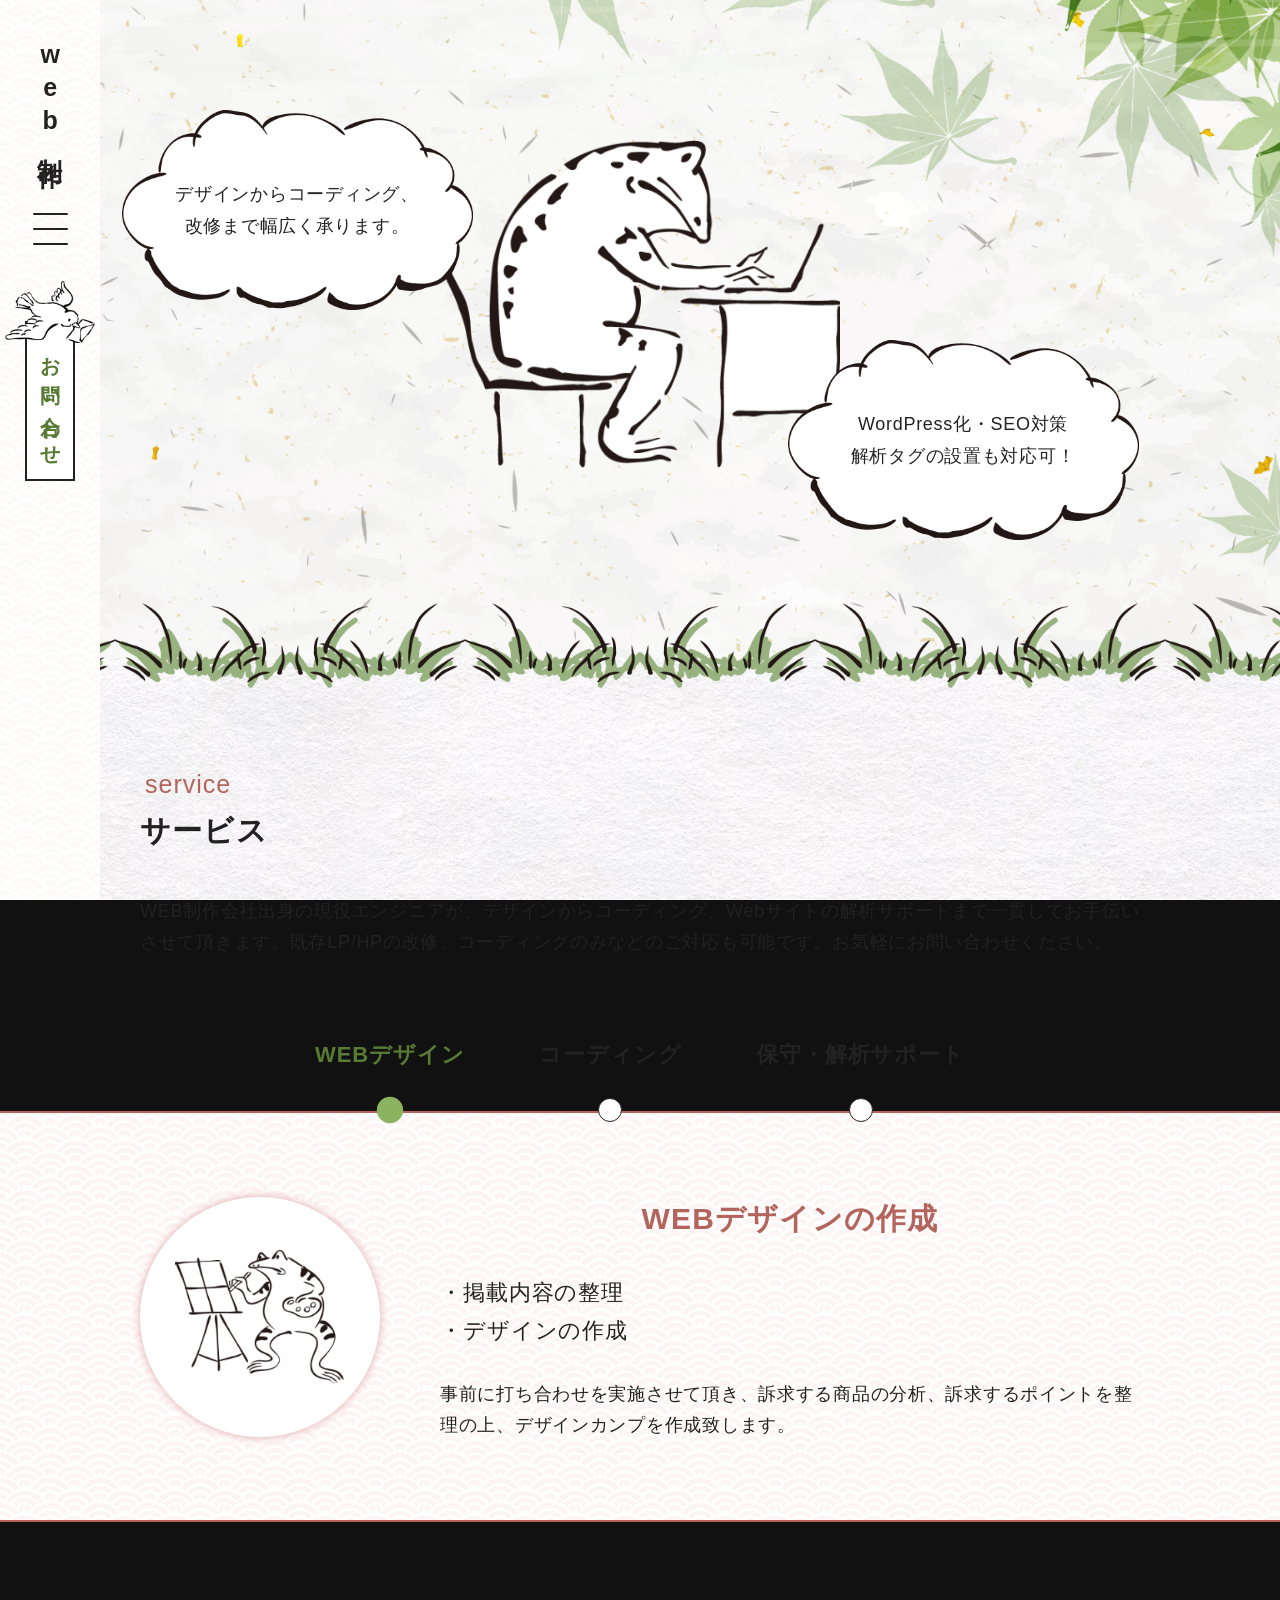
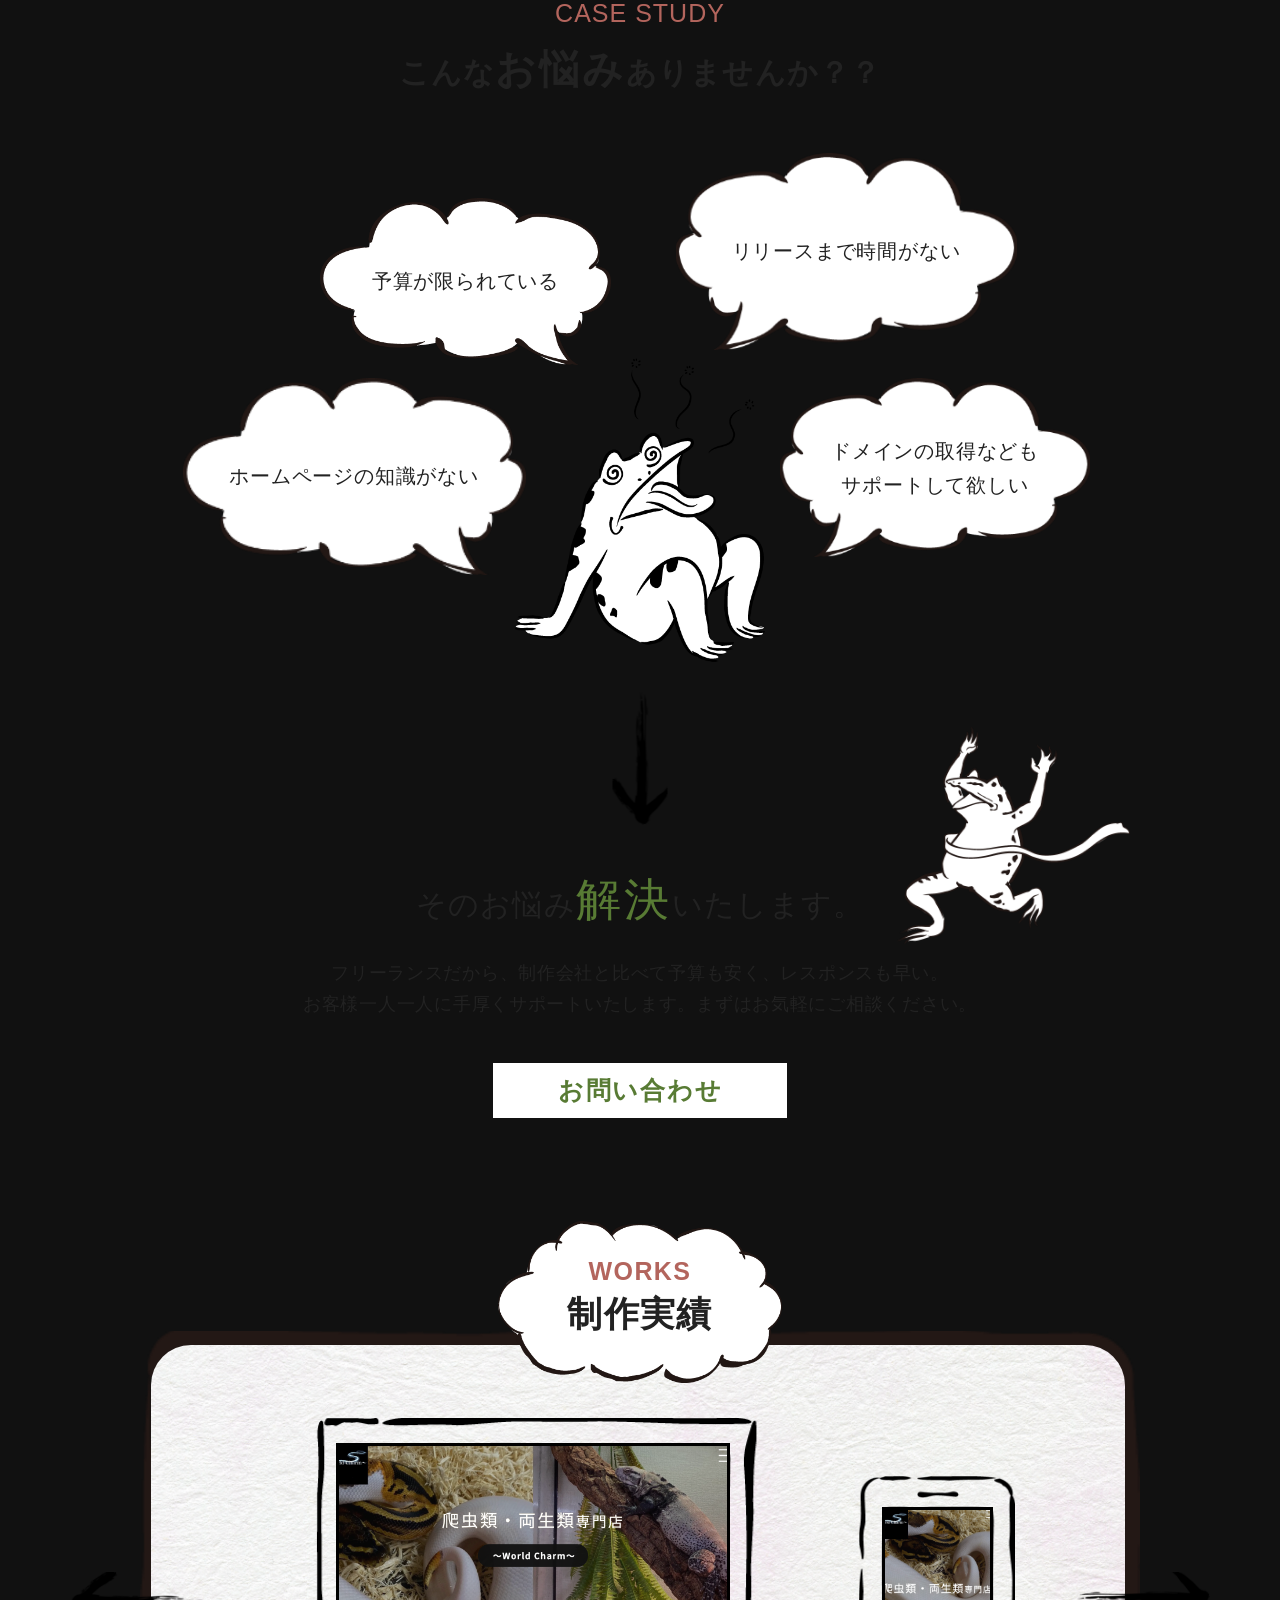
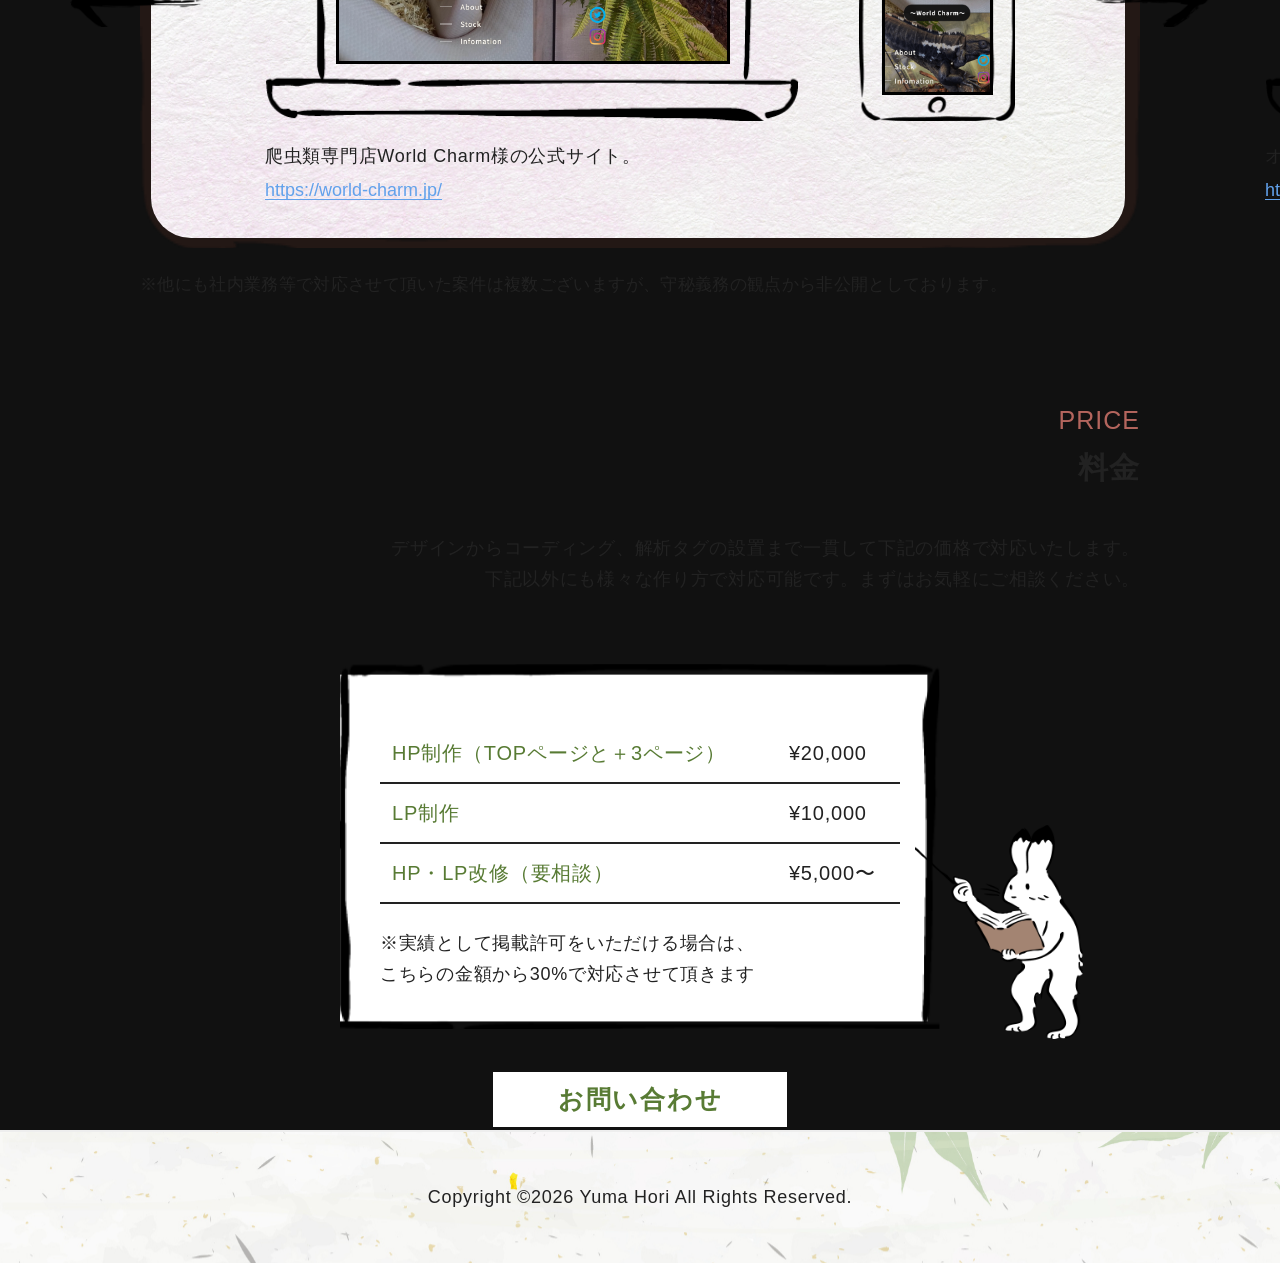
==== index.html @ e52cc08b "<update>" ====
<!DOCTYPE html>
<html lang="ja">

<head>
    <meta charset="UTF-8">
    <meta http-equiv="X-UA-Compatible" content="IE=edge">
    <meta name="viewport" content="width=device-width, initial-scale=1.0">
    <title>堀のポートフォリオ</title>
    <link rel="stylesheet" href="https://unpkg.com/swiper/swiper-bundle.min.css" />
    <link rel="stylesheet" href="css/reset.css">
    <link rel="stylesheet" href="css/style.css">
</head>

<body>
    <div id="wrapper">
        <header class="header">
            <div class="header__bg">
                <h1 class="header__logo">web制作</h1>
                <div class="header__menu" id="js-header-menu"><span></span><span></span><span></span></div>
                <div class="header__btn"><a href="#">お問い合わせ</a></div>
            </div>
            <nav class="g-nav" id="js-menu">
                <ul class="g-nav__list">
                    <li class="g-nav__item"><a href="#service">サービス</a></li>
                    <li class="g-nav__item"><a href="#works">制作実績</a></li>
                    <li class="g-nav__item"><a href="#price">料金</a></li>
                    <li class="g-nav__item"><a href="#">お問い合わせ</a></li>
                </ul>
            </nav>
        </header>
        <section class="fv">
            <div class="fv__bg">
                <div class="inner">
                    <div class="fv__pic"><img src="img/fvのカエル@2x.png"></div>
                    <ul class="fv__list">
                        <li class="fv__item">WordPress化・SEO対策<br>解析タグの設置も対応可！</li>
                        <li class="fv__item">デザインからコーディング、<br>改修まで幅広く承ります。</li>
                    </ul>
                </div>
            </div>
        </section>
        <section class="service" id="service">
            <div class="service__bg">
                <div class="inner">
                    <p class="service__lead">service</p>
                    <h2 class="service__ttl">サービス</h2>
                    <p class="service__txt01">WEB制作会社出身の現役エンジニアが、デザインからコーディング、Webサイトの解析サポートまで一貫してお手伝いさせて頂きます。既存LP/HPの改修、コーディングのみなどのご対応も可能です。お気軽にお問い合わせください。</p>
                </div>
                <ul class="service__tab-list">
                    <li class="service__tab-item active" data-num="1">
                        <p class="service__tab-txt">WEBデザイン</p>
                    </li>
                    <li class="service__tab-item" data-num="2">
                        <p class="service__tab-txt">コーディング</p>
                    </li>
                    <li class="service__tab-item" data-num="3">
                        <p class="service__tab-txt">保守・解析サポート</p>
                    </li>
                </ul>
                <ul class="service__list">
                    <li class="service__item active">
                        <div class="service__item-inner">
                            <div class="service__block01">
                                <div class="service__pic"><img src="img/service_img01.png" alt=""></div>
                            </div>
                            <div class="service__block02">
                                <h3 class="service__define">WEBデザインの作成</h3>
                                <ul class="service__list02">
                                    <li class="service__item02">・掲載内容の整理</li>
                                    <li class="service__item02">・デザインの作成</li>
                                </ul>
                                <p class="service__txt02">事前に打ち合わせを実施させて頂き、訴求する商品の分析、訴求するポイントを整理の上、デザインカンプを作成致します。</p>
                            </div>
                        </div>
                    </li>
                    <li class="service__item">
                        <div class="service__item-inner">
                            <div class="service__block01">
                                <div class="service__pic"><img src="img/service_img02.png" alt=""></div>
                            </div>
                            <div class="service__block02">
                                <h3 class="service__define">コーディング</h3>
                                <ul class="service__list02">
                                    <li class="service__item02">・SEOを考慮したコーディング</li>
                                    <li class="service__item02">・完全なレスポンシブ対応</li>
                                    <li class="service__item02">・既存サイトの改修対応</li>
                                </ul>
                                <p class="service__txt02">SEOを考慮した、PC/SP/タブレットそれぞれにレスポンシブ対応したコーディングをさせて頂きます。WordPress化についても対応可能です。PCやSPのみでの制作、納期についてもお気軽にご相談ください。</p>
                            </div>
                        </div>
                    </li>
                    <li class="service__item">
                        <div class="service__item-inner">
                            <div class="service__block01">
                                <div class="service__pic"><img src="img/service_img03.png" alt=""></div>
                            </div>
                            <div class="service__block02">
                                <h3 class="service__define">保守・解析サポート</h3>
                                <ul class="service__list02">
                                    <li class="service__item02">・解析タグの設置</li>
                                    <li class="service__item02">・解析開始までをサポート</li>
                                    <li class="service__item02">・保守対応（別途費用）</li>
                                </ul>
                                <p class="service__txt02"> Googleアナリティクスやgoogleタグマネジャーなどの運用開始までのサポートを致します。また各種設定についてもサポートさせて頂きます。 また作成したサイトの保守、改修対応についても対応させて頂きます。<br>※改修・保守については別途見積もりとなります。</p>
                            </div>
                        </div>
                    </li>
                </ul>
            </div>
        </section>
        <section class="case">
            <div class="case__bg">
                <div class="inner">
                    <p class="case__lead">CASE STUDY</p>
                    <h2 class="case__ttl">こんな<span class="large">お悩み</span>ありませんか？？</h2>
                    <div class="case__block">
                        <div class="case__pic"><img src="img/case_img01.png" alt=""></div>
                        <ul class="case__list">
                            <li class="case__item">
                                <p class="case__txt">予算が限られている</p>
                            </li>
                            <li class="case__item">
                                <p class="case__txt">リリースまで時間がない</p>
                            </li>
                            <li class="case__item">
                                <p class="case__txt">ホームページの知識がない</p>
                            </li>
                            <li class="case__item">
                                <p class="case__txt">ドメインの取得なども<br>サポートして欲しい</p>
                            </li>
                        </ul>
                    </div>
                </div>
            </div>
        </section>
        <section class="solution">
            <div class="solution__bg">
                <div class="inner">
                    <h2 class="solution__ttl">そのお悩み<span class="deco">解決</span>いたします。</h2>
                    <p class="solution__txt">フリーランスだから、制作会社と比べて予算も安く、レスポンスも早い。<br>お客様一人一人に手厚くサポートいたします。まずはお気軽にご相談ください。</p>
                    <div class="solution__btn"><a href="#">お問い合わせ</a></div>
                </div>
            </div>
        </section>
        <section class="works" id="works">
            <div class="works__bg">
                <div class="inner">
                    <h2 class="works__ttl"><span class="deco">WORKS</span>制作実績</h2>
                    <div class="swiper-container works__block">
                        <div class="swiper-wrapper">
                            <div class="swiper-slide works__slide">
                                <ul class="works__list">
                                    <li class="works__item">
                                        <div class="works__pic01"><img src="img/works_img01.png" alt=""></div>
                                    </li>
                                    <li class="works__item">
                                        <div class="works__pic02"><img src="img/works_img02.png" alt=""></div>
                                    </li>
                                </ul>
                                <p class="works__txt01">爬虫類専門店World Charm様の公式サイト。</p><a class="works__link" href="https://world-charm.jp/" target="_blank">https://world-charm.jp/</a>
                            </div>
                            <div class="swiper-slide works__slide">
                                <ul class="works__list">
                                    <li class="works__item">
                                        <div class="works__pic01"><img src="img/works_img03.png" alt=""></div>
                                    </li>
                                    <li class="works__item">
                                        <div class="works__pic02"><img src="img/works_img04.png" alt=""></div>
                                    </li>
                                </ul>
                                <p class="works__txt01">オリジナル成果物（wordpress化対応）</p><a class="works__link" href="https://code-yuma.com/portfolio/" target="_blank">https://code-yuma.com/portfolio/</a>
                            </div>
                        </div>
                    </div>
                    <div class="swiper-button-prev works__btn01"></div>
                    <div class="swiper-button-next works__btn02"></div>
                    <p class="works__note">※他にも社内業務等で対応させて頂いた案件は複数ございますが、守秘義務の観点から非公開としております。</p>
                </div>
            </div>
        </section>
        <section class="price" id="price">
            <div class="price__bg">
                <div class="inner">
                    <p class="price__lead">PRICE</p>
                    <h2 class="price__ttl">料金</h2>
                    <p class="price__txt01">デザインからコーディング、解析タグの設置まで一貫して下記の価格で対応いたします。<br>下記以外にも様々な作り方で対応可能です。まずはお気軽にご相談ください。</p>
                    <div class="price__wrap">
                        <dl class="price__define">
                            <div class="price__block">
                                <dt class="price__term">HP制作（TOPページと＋3ページ）</dt>
                                <dd class="price__desc">¥20,000</dd>
                            </div>
                            <div class="price__block">
                                <dt class="price__term">LP制作</dt>
                                <dd class="price__desc">¥10,000</dd>
                            </div>
                            <div class="price__block">
                                <dt class="price__term">HP・LP改修（要相談）</dt>
                                <dd class="price__desc">¥5,000〜</dd>
                            </div>
                            <div class="price__block"></div>
                        </dl>
                        <p class="price__txt02">※実績として掲載許可をいただける場合は、<br>こちらの金額から30%で対応させて頂きます</p>
                    </div>
                    <div class="solution__btn"><a href="#">お問い合わせ</a></div>
                </div>
            </div>
        </section>
        <footer>
            <div class="footer__bg">
                <div class="inner">
                    <p class="footer__copy">Copyright &copy;<script>
                            document.write(new Date().getFullYear())
                        </script> Yuma Hori All Rights Reserved.</p>
                </div>
            </div>
        </footer>
        <div class="mask" id="js-mask"></div>
    </div>
</body>
<script src="https://ajax.googleapis.com/ajax/libs/jquery/3.6.0/jquery.min.js"></script>
<script src="https://unpkg.com/swiper/swiper-bundle.min.js"></script>
<script src="js/function.js"></script>

</html>
---- css/style.css ----
@charset "UTF-8";
/*========= ローディング画面のためのCSS ===============*/
#splash { position: fixed; width: 100%; height: 100%; background: #111; z-index: 9999999; text-align: center; color: #fff; }

#splash-logo { position: absolute; top: 50%; left: 50%; transform: translate(-50%, -50%); }

/*========= 画面遷移のためのCSS ===============*/
body { background: #111; }

body.appear { background: transparent; /*画面を開いた後の背景色を指定*/ }

/*画面遷移アニメーション*/
.splashbg1, .splashbg2 { display: none; width: 100vw; height: 100vh; background: url(../img/loading001.png) no-repeat 0% 90%; background-size: cover; }

/*bodyにappearクラスがついたら出現*/
body.appear .splashbg1, body.appear .splashbg2 { display: block; }

/*右に消えるエリア*/
body.appear .splashbg1 { -webkit-animation-name: PageAnime; animation-name: PageAnime; -webkit-animation-duration: 1.2s; animation-duration: 1.2s; -webkit-animation-timing-function: ease-in-out; animation-timing-function: ease-in-out; -webkit-animation-fill-mode: forwards; animation-fill-mode: forwards; content: ""; position: fixed; z-index: 999; width: 100%; height: 100vh; top: 0; left: 50%; transform: scaleX(1); }

@-webkit-keyframes PageAnime { 0% { transform-origin: left;
    transform: scaleX(1); }
  50% { transform-origin: right; }
  100% { transform-origin: right;
    transform: scaleX(0); } }

@keyframes PageAnime { 0% { transform-origin: left;
    transform: scaleX(1); }
  50% { transform-origin: right; }
  100% { transform-origin: right;
    transform: scaleX(0); } }

/*左に消えるエリア*/
body.appear .splashbg2 { -webkit-animation-name: PageAnime2; animation-name: PageAnime2; -webkit-animation-duration: 1.2s; animation-duration: 1.2s; -webkit-animation-timing-function: ease-in-out; animation-timing-function: ease-in-out; -webkit-animation-fill-mode: forwards; animation-fill-mode: forwards; content: ""; position: fixed; z-index: 999; width: 100%; height: 100vh; top: 0; right: 50%; transform: scaleX(1); }

@-webkit-keyframes PageAnime2 { 0% { transform-origin: right;
    transform: scaleX(1); }
  50% { transform-origin: left; }
  100% { transform-origin: left;
    transform: scaleX(0); } }

@keyframes PageAnime2 { 0% { transform-origin: right;
    transform: scaleX(1); }
  50% { transform-origin: left; }
  100% { transform-origin: left;
    transform: scaleX(0); } }

/*画面遷移の後現れるコンテンツ設定*/
/*bodyにappearクラスがついたら出現*/
body.appear #wrapper { -webkit-animation-name: PageAnimeAppear; animation-name: PageAnimeAppear; -webkit-animation-duration: 1s; animation-duration: 1s; -webkit-animation-delay: 0.2s; animation-delay: 0.2s; -webkit-animation-fill-mode: forwards; animation-fill-mode: forwards; opacity: 0; }

@-webkit-keyframes PageAnimeAppear { 0% { opacity: 0; }
  100% { opacity: 1; } }

@keyframes PageAnimeAppear { 0% { opacity: 0; }
  100% { opacity: 1; } }

@media screen and (min-width: 769px) { .header { position: fixed; top: 0; left: 0; height: 100%; width: 100px; z-index: 200; }
  .header__bg { height: 100%; padding: 40px 10px; background-color: snow; background-image: radial-gradient(circle at 100% 150%, snow 24%, #fff 24%, #fff 28%, snow 28%, snow 36%, #fff 36%, #fff 40%, transparent 40%, transparent), radial-gradient(circle at 0 150%, snow 24%, #fff 24%, #fff 28%, snow 28%, snow 36%, #fff 36%, #fff 40%, transparent 40%, transparent), radial-gradient(circle at 50% 100%, #fff 10%, snow 10%, snow 23%, #fff 23%, #fff 30%, snow 30%, snow 43%, #fff 43%, #fff 50%, snow 50%, snow 63%, #fff 63%, #fff 71%, transparent 71%, transparent), radial-gradient(circle at 100% 50%, #fff 5%, snow 5%, snow 15%, #fff 15%, #fff 20%, snow 20%, snow 29%, #fff 29%, #fff 34%, snow 34%, snow 44%, #fff 44%, #fff 49%, transparent 49%, transparent), radial-gradient(circle at 0 50%, #fff 5%, snow 5%, snow 15%, #fff 15%, #fff 20%, snow 20%, snow 29%, #fff 29%, #fff 34%, snow 34%, snow 44%, #fff 44%, #fff 49%, transparent 49%, transparent); background-size: 50px 25px; }
  .header__logo { display: flex; align-items: center; width: 50px; margin: 0 auto; -ms-writing-mode: tb-rl; writing-mode: vertical-rl; -webkit-text-orientation: upright; text-orientation: upright; font-size: 25px; font-weight: 600; letter-spacing: .2em; }
  .header__menu { position: relative; margin: 80px auto 0; width: 35px; height: 32px; transition: all .3s; transform: translateY(-50%); z-index: 100; cursor: pointer; }
  .header__menu span { position: absolute; display: inline-block; transition: all .3s; left: 0; width: 100%; height: 2px; border-radius: 2px; background: #222; }
  .header__menu span:nth-of-type(1) { top: 0; }
  .header__menu span:nth-of-type(2) { top: 15px; }
  .header__menu span:nth-of-type(3) { bottom: 0; }
  .header__menu.active span:nth-of-type(1) { transform: translateY(15px) rotate(-315deg); background: #333; }
  .header__menu.active span:nth-of-type(2) { opacity: 0; }
  .header__menu.active span:nth-of-type(3) { transform: translateY(-15px) rotate(315deg); background: #333; }
  .header__btn { position: relative; -ms-writing-mode: tb-rl; writing-mode: vertical-rl; width: 50px; margin: 60px auto 0; font-size: 20px; letter-spacing: .2em; background: #fff; }
  .header__btn::before { position: absolute; top: 30px; left: 50%; width: 90px; height: 70px; background: url(../img/header_icon.png) no-repeat 50% 0; background-size: contain; transform: translate(-50%, -100%); z-index: 300; content: ""; }
  .header__btn a { position: relative; display: flex; justify-content: center; align-items: center; width: 100%; padding: 20px 0; border: 2px solid #222; font-weight: 600; text-align: center; color: #587B34; overflow: hidden; z-index: 1; }
  .header__btn a:before { position: absolute; top: 0; left: 0; width: 100%; height: 100%; background: #587B34; transform: translateY(-100%); content: ""; transition: 0.3s ease-in-out; z-index: -1; }
  .header__btn a:hover { border: 2px solid #587B34; color: #fff; }
  .header__btn a:hover::before { transform: translateY(0%); }
  .mask { display: none; position: fixed; top: 0; left: 0; width: 100%; height: 100%; background: rgba(0, 0, 0, 0.8); z-index: 100; } }

@media screen and (min-width: 769px) { #wrapper { background: url(../img/main_bg03.jpg) no-repeat center/cover; background-attachment: fixed; }
  .fv__bg { position: relative; padding: 140px 0 190px; background: url(../img/fv_bg001@2x.png) no-repeat 50% 0/cover; }
  .fv__bg:before { position: absolute; bottom: -30px; left: 0; width: 100vw; height: 85px; background: url(../img/fv_icon01@2x.png) repeat-x center; content: ""; }
  .fv__pic { width: 400px; margin: 0 auto; }
  .fv__item { font-size: 18px; font-weight: 500; line-height: 1.8; text-align: center; letter-spacing: .04em; }
  .fv__item:nth-of-type(1) { position: absolute; top: 200px; right: 0; display: flex; justify-content: center; align-items: center; width: 354px; height: 200px; background: url(../img/fv_bg01.png) no-repeat center/contain; }
  .fv__item:nth-of-type(2) { position: absolute; top: -30px; left: -20px; display: flex; justify-content: center; align-items: center; width: 354px; height: 200px; background: url(../img/fv_bg01.png) no-repeat center/contain; }
  .fv__item02:nth-of-type(1) { position: absolute; top: -50px; right: -150px; display: flex; justify-content: center; align-items: center; width: 400px; height: 140px; }
  .fv__item02:nth-of-type(2) { position: absolute; top: 30px; left: -80px; display: flex; justify-content: center; align-items: center; width: 310px; height: 130px; } }

@media screen and (min-width: 769px) { .service__bg { margin: 35px 0 0; padding: 70px 0; }
  .service__lead { color: #B3655D; font-size: 25px; font-weight: 500; letter-spacing: .04em; text-indent: .2em; }
  .service__ttl { font-size: 30px; font-weight: 600; letter-spacing: .04em; }
  .service__txt01 { margin: 40px 0 0; }
  .service__tab-list { display: flex; justify-content: space-between; align-items: center; width: 650px; margin: 80px auto 0; }
  .service__tab-item { position: relative; padding: 0 0 50px; cursor: pointer; }
  .service__tab-item::before { position: absolute; bottom: 0; left: 50%; width: 22px; height: 22px; border: 1px solid #222; background: #fff; transform: translate(-50%, 0); border-radius: 50%; content: ""; }
  .service__tab-item.active::before { position: absolute; border: 1px solid #8AB45F; background: #8AB45F; transform: translate(-50%, 0) scale(1.1); }
  .service__tab-item.active .service__tab-txt { transition: .3s; color: #587B34; }
  .service__tab-txt { color: #222; font-size: 22px; font-weight: 600; line-height: 1.6; text-align: center; letter-spacing: .04em; }
  .service__list { margin: -11px 0 0; border-top: 2px solid #B3655D; border-bottom: 2px solid #B3655D; background-color: #FDF5F5; background-image: radial-gradient(circle at 100% 150%, #FDF5F5 24%, #fff 24%, #fff 28%, #FDF5F5 28%, #FDF5F5 36%, #fff 36%, #fff 40%, transparent 40%, transparent), radial-gradient(circle at 0 150%, #FDF5F5 24%, #fff 24%, #fff 28%, #FDF5F5 28%, #FDF5F5 36%, #fff 36%, #fff 40%, transparent 40%, transparent), radial-gradient(circle at 50% 100%, #fff 10%, #FDF5F5 10%, #FDF5F5 23%, #fff 23%, #fff 30%, #FDF5F5 30%, #FDF5F5 43%, #fff 43%, #fff 50%, #FDF5F5 50%, #FDF5F5 63%, #fff 63%, #fff 71%, transparent 71%, transparent), radial-gradient(circle at 100% 50%, #fff 5%, #FDF5F5 5%, #FDF5F5 15%, #fff 15%, #fff 20%, #FDF5F5 20%, #FDF5F5 29%, #fff 29%, #fff 34%, #FDF5F5 34%, #FDF5F5 44%, #fff 44%, #fff 49%, transparent 49%, transparent), radial-gradient(circle at 0 50%, #fff 5%, #FDF5F5 5%, #FDF5F5 15%, #fff 15%, #fff 20%, #FDF5F5 20%, #FDF5F5 29%, #fff 29%, #fff 34%, #FDF5F5 34%, #FDF5F5 44%, #fff 44%, #fff 49%, transparent 49%, transparent); background-size: 50px 25px; }
  .service__item { display: none; padding: 80px 0; }
  .service__item:nth-of-type(2) .service__item-inner { flex-direction: row-reverse; }
  .service__item.active { display: block; }
  .service__item-inner { display: flex; justify-content: space-between; align-items: center; width: 1000px; margin: 0 auto; }
  .service__block01 { display: flex; justify-content: center; align-items: center; width: 240px; height: 240px; box-shadow: #E0A7A7 0 0 10px; background-color: #fff; border-radius: 50%; }
  .service__pic { width: 170px; }
  .service__block02 { width: 700px; }
  .service__define { text-shadow: #fff 0 0 5px; color: #B3655D; font-size: 30px; font-weight: 600; text-align: center; }
  .service__list02 { margin: 30px 0 0; }
  .service__item02 { font-size: 22px; }
  .service__txt02 { margin: 30px 0 0; } }

@media screen and (min-width: 769px) { .case__bg { padding: 0 0 100px; }
  .case__lead { color: #B3655D; font-size: 25px; font-weight: 500; text-align: center; }
  .case__ttl { font-size: 30px; font-weight: 600; text-align: center; }
  .case__ttl .large { font-size: 40px; letter-spacing: .07em; }
  .case__block { position: relative; margin: 255px auto 0; }
  .case__pic { position: relative; width: 250px; margin: 0 auto; }
  .case__pic::before { position: absolute; bottom: -30px; left: 50%; transform: translate(-50%, 100%); width: 55px; height: 133px; background: url(../img/case_icon01.png) no-repeat 50% 0; background-size: contain; content: ""; }
  .case__item { position: absolute; }
  .case__item:nth-of-type(1) { top: -160px; left: 180px; background: url(../img/case_bg01.png) no-repeat center/contain; width: 291px; height: 167px; }
  .case__item:nth-of-type(3) { top: 20px; left: 40px; background: url(../img/case_bg01.png) no-repeat center/contain; width: 348px; height: 197px; }
  .case__item:nth-of-type(2) { top: -205px; right: 120px; background: url(../img/case_bg02.png) no-repeat center/contain; width: 348px; height: 197px; }
  .case__item:nth-of-type(4) { top: 20px; right: 50px; background: url(../img/case_bg02.png) no-repeat center/contain; width: 310px; height: 180px; }
  .case__txt { position: absolute; top: 50%; left: 50%; transform: translate(-50%, -50%); width: 100%; font-size: 20px; font-weight: 500; text-align: center; } }

@media screen and (min-width: 769px) { .solution__bg { padding: 100px 0 0; }
  .solution__ttl { position: relative; font-size: 30px; font-weight: 500; text-align: center; }
  .solution__ttl .deco { color: #587B34; font-size: 45px; letter-spacing: .07em; }
  .solution__ttl::before { position: absolute; top: -135px; right: 10px; width: 233px; height: 217px; background: url(../img/solution_img01.png) no-repeat 50% 0; background-size: cover; content: ""; }
  .solution__txt { margin: 20px 0 0; text-align: center; }
  .solution__btn { width: 300px; margin: 40px auto 0; }
  .solution__btn a { position: relative; padding: 15px 0; border: 3px solid #111; color: #587B34; display: block; font-size: 25px; font-weight: 600; text-align: center; overflow: hidden; z-index: 1; letter-spacing: .07em; background-color: #fff; }
  .solution__btn a::before { position: absolute; top: 0; left: 0; width: 100%; height: 100%; background: #587B34; transform: translateY(-100%); content: ""; transition: 0.3s ease-in-out; z-index: -1; }
  .solution__btn a:hover { color: #fff; border: 3px solid #587B34; }
  .solution__btn a:hover::before { transform: translateX(0%); } }

@media screen and (min-width: 769px) { .works__bg { padding: 100px 0 0; }
  .works__ttl { position: relative; display: flex; justify-content: center; align-items: center; flex-direction: column; width: 290px; height: 162px; margin: 0 auto; font-size: 35px; font-weight: 600; background: url(../img/fv_bg01.png) no-repeat center/contain; z-index: 100; }
  .works__ttl .deco { color: #B3655D; font-size: 25px; line-height: 1; }
  .works__block { margin: -85px 0 0; background: url(../img/works_bg01.png) no-repeat center/contain; }
  .works__slide { padding: 120px 0 80px; }
  .works__list { display: flex; justify-content: space-between; align-items: flex-end; width: 750px; margin: 0 auto; }
  .works__txt01 { margin: 20px auto 0 125px; }
  .works__link { color: #61A1EB; font-size: 18px; border-bottom: 1px solid; display: inline-block; margin: 10px auto 0 125px; }
  .works__btn01 { top: 55%; left: -70px; width: 133px; height: 55px; background: url(../img/works_icon01.png) no-repeat center/contain; }
  .works__btn01:hover { transition: .3s; transform: scale(1.2); }
  .works__btn02 { top: 55%; right: -70px; width: 133px; height: 55px; background: url(../img/works_icon01.png) no-repeat center/contain; transform: rotate(180deg); }
  .works__btn02:hover { transition: .3s; transform: rotate(180deg) scale(1.2); }
  .works .swiper-button-prev:after, .works .swiper-button-next:after { content: none; }
  .works__note { margin: -10px 0 0; font-size: 17px; letter-spacing: .02em; } }

@media screen and (min-width: 769px) { .price__bg { padding: 100px 0 0; }
  .price__lead { color: #B3655D; font-size: 25px; font-weight: 500; letter-spacing: .04em; text-align: right; }
  .price__ttl { font-size: 30px; font-weight: 600; letter-spacing: .04em; text-align: right; }
  .price__txt01 { margin: 40px 0 0; text-align: right; }
  .price__wrap { position: relative; width: 600px; height: 365px; margin: 70px auto 0; padding: 60px 0; background: url(../img/price_bg01.png) no-repeat center/cover; }
  .price__wrap::before { position: absolute; bottom: -10px; right: 25px; width: 168px; height: 214px; background: url(../img/price_img01.png) no-repeat 50% 0; background-size: contain; transform: translate(100%, 0); content: ""; }
  .price__block { width: 520px; margin: 0 auto; display: flex; justify-content: center; align-items: center; padding: 12px; }
  .price__block + .price__block { border-top: 2px solid #222; }
  .price__term { width: 350px; color: #587B34; font-size: 20px; margin: 0 50px 0 0; }
  .price__desc { font-size: 20px; width: 100px; }
  .price__txt02 { width: 520px; margin: 0 0 0 40px; font-size: 18px; } }

.footer__bg { padding: 50px 0; border-top: 2px solid #eee; background: url(../img/fv_bg001@2x.png); }

.footer__copy { text-align: center; }

.g-nav { display: none; position: absolute; top: 0; left: 100px; z-index: 200; width: 350px; height: 100%; padding: 100px 40px; background-color: snow; background-image: radial-gradient(circle at 100% 150%, snow 24%, #fff 24%, #fff 28%, snow 28%, snow 36%, #fff 36%, #fff 40%, transparent 40%, transparent), radial-gradient(circle at 0 150%, snow 24%, #fff 24%, #fff 28%, snow 28%, snow 36%, #fff 36%, #fff 40%, transparent 40%, transparent), radial-gradient(circle at 50% 100%, #fff 10%, snow 10%, snow 23%, #fff 23%, #fff 30%, snow 30%, snow 43%, #fff 43%, #fff 50%, snow 50%, snow 63%, #fff 63%, #fff 71%, transparent 71%, transparent), radial-gradient(circle at 100% 50%, #fff 5%, snow 5%, snow 15%, #fff 15%, #fff 20%, snow 20%, snow 29%, #fff 29%, #fff 34%, snow 34%, snow 44%, #fff 44%, #fff 49%, transparent 49%, transparent), radial-gradient(circle at 0 50%, #fff 5%, snow 5%, snow 15%, #fff 15%, #fff 20%, snow 20%, snow 29%, #fff 29%, #fff 34%, snow 34%, snow 44%, #fff 44%, #fff 49%, transparent 49%, transparent); background-size: 50px 25px; }

.g-nav__list { border-bottom: 2px solid #222; }

.g-nav__item { font-size: 20px; font-weight: 600; text-align: center; border-top: 2px solid #222; }

.g-nav__item a { display: block; padding: 15px; transition: .3s; }

.g-nav__item a:hover { color: #587B34; }
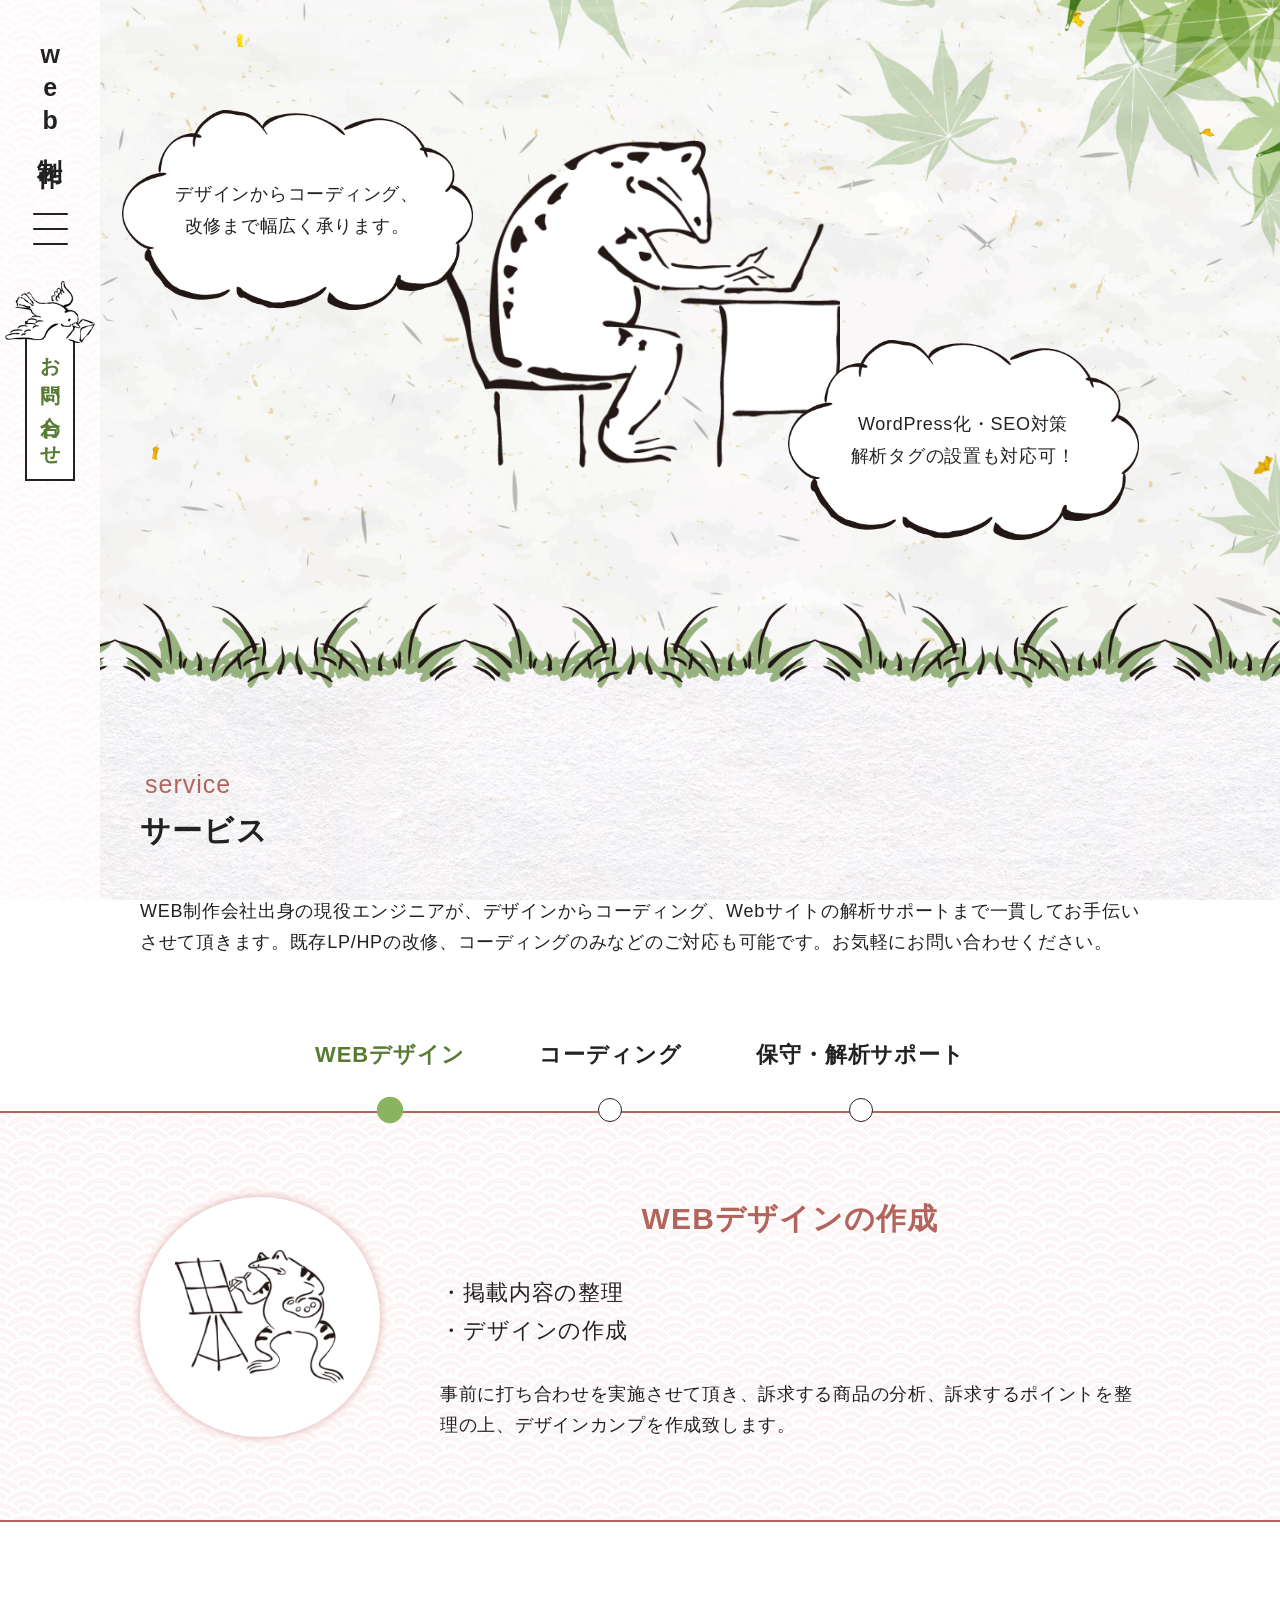
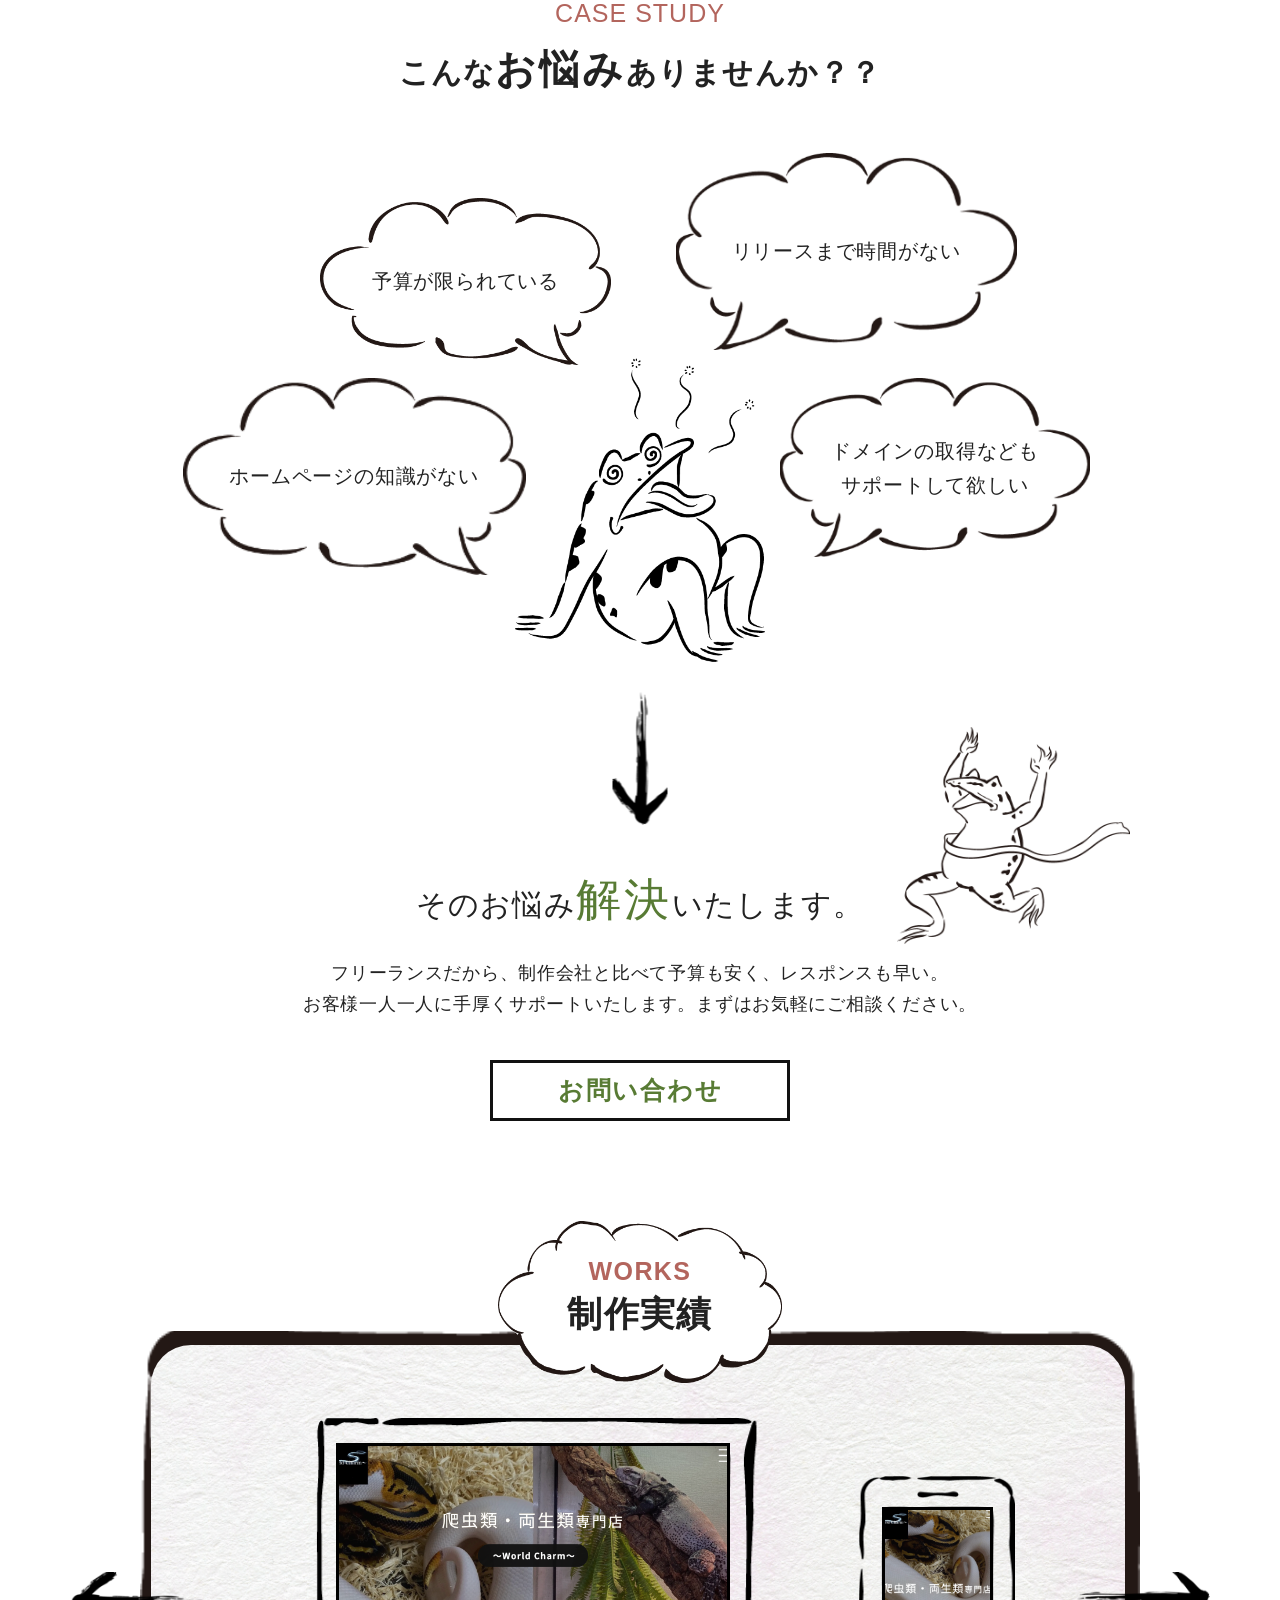
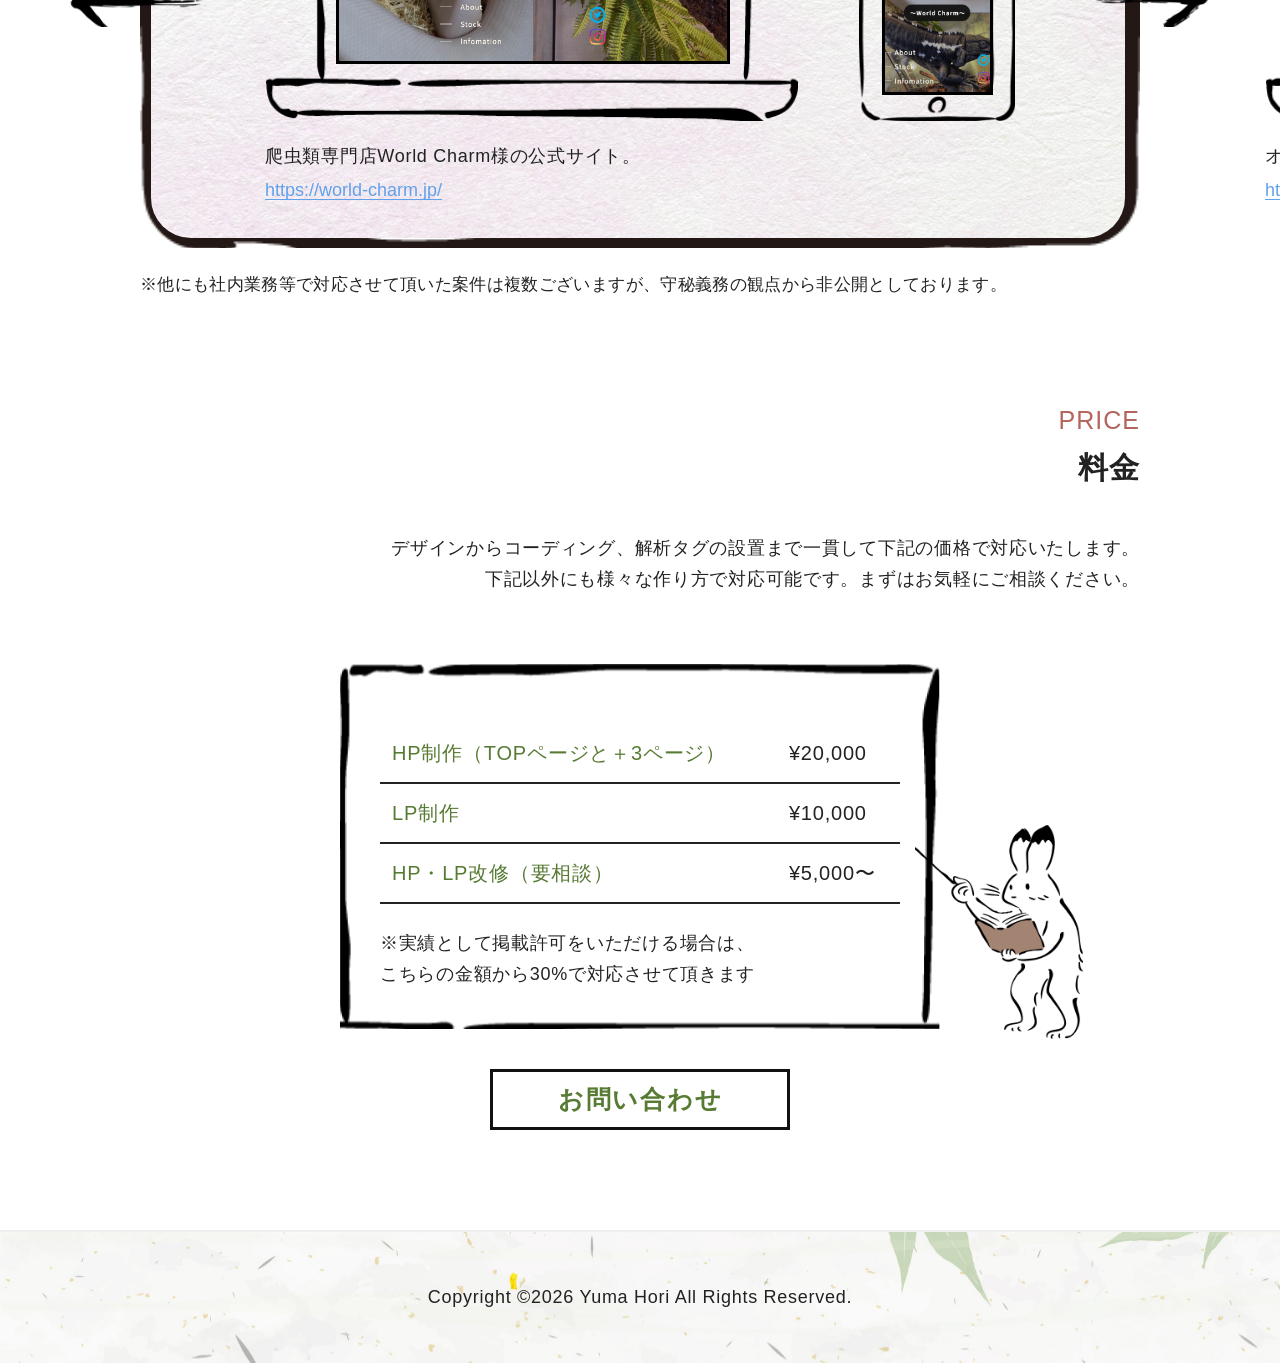
==== commit 11a33fbd: "<update>メールフォームプロ追加" ====
--- a/index.html
+++ b/index.html
@@ -12,12 +12,19 @@
 </head>
 
 <body>
+    <div id="splash">
+        <div id="splash-logo">Loading...</div>
+    </div>
+    <div class="splashbg1"></div>
+    <div class="splashbg2"></div>
     <div id="wrapper">
         <header class="header">
             <div class="header__bg">
                 <h1 class="header__logo">web制作</h1>
-                <div class="header__menu" id="js-header-menu"><span></span><span></span><span></span></div>
-                <div class="header__btn"><a href="#">お問い合わせ</a></div>
+                <div class="header__block">
+                    <div class="header__menu" id="js-header-menu"><span></span><span></span><span></span></div>
+                    <div class="header__btn"><a href="#">お問い合わせ</a></div>
+                </div>
             </div>
             <nav class="g-nav" id="js-menu">
                 <ul class="g-nav__list">
@@ -33,8 +40,8 @@
                 <div class="inner">
                     <div class="fv__pic"><img src="img/fvのカエル@2x.png"></div>
                     <ul class="fv__list">
-                        <li class="fv__item">WordPress化・SEO対策<br>解析タグの設置も対応可！</li>
-                        <li class="fv__item">デザインからコーディング、<br>改修まで幅広く承ります。</li>
+                        <li class="fv__item right-to-left">WordPress化・SEO対策<br>解析タグの設置も対応可！</li>
+                        <li class="fv__item left-to-right">デザインからコーディング、<br>改修まで幅広く承ります。</li>
                     </ul>
                 </div>
             </div>
@@ -46,66 +53,68 @@
                     <h2 class="service__ttl">サービス</h2>
                     <p class="service__txt01">WEB制作会社出身の現役エンジニアが、デザインからコーディング、Webサイトの解析サポートまで一貫してお手伝いさせて頂きます。既存LP/HPの改修、コーディングのみなどのご対応も可能です。お気軽にお問い合わせください。</p>
                 </div>
-                <ul class="service__tab-list">
-                    <li class="service__tab-item active" data-num="1">
-                        <p class="service__tab-txt">WEBデザイン</p>
-                    </li>
-                    <li class="service__tab-item" data-num="2">
-                        <p class="service__tab-txt">コーディング</p>
-                    </li>
-                    <li class="service__tab-item" data-num="3">
-                        <p class="service__tab-txt">保守・解析サポート</p>
-                    </li>
-                </ul>
-                <ul class="service__list">
-                    <li class="service__item active">
-                        <div class="service__item-inner">
-                            <div class="service__block01">
-                                <div class="service__pic"><img src="img/service_img01.png" alt=""></div>
-                            </div>
-                            <div class="service__block02">
-                                <h3 class="service__define">WEBデザインの作成</h3>
-                                <ul class="service__list02">
-                                    <li class="service__item02">・掲載内容の整理</li>
-                                    <li class="service__item02">・デザインの作成</li>
-                                </ul>
-                                <p class="service__txt02">事前に打ち合わせを実施させて頂き、訴求する商品の分析、訴求するポイントを整理の上、デザインカンプを作成致します。</p>
-                            </div>
-                        </div>
-                    </li>
-                    <li class="service__item">
-                        <div class="service__item-inner">
-                            <div class="service__block01">
-                                <div class="service__pic"><img src="img/service_img02.png" alt=""></div>
-                            </div>
-                            <div class="service__block02">
-                                <h3 class="service__define">コーディング</h3>
-                                <ul class="service__list02">
-                                    <li class="service__item02">・SEOを考慮したコーディング</li>
-                                    <li class="service__item02">・完全なレスポンシブ対応</li>
-                                    <li class="service__item02">・既存サイトの改修対応</li>
-                                </ul>
-                                <p class="service__txt02">SEOを考慮した、PC/SP/タブレットそれぞれにレスポンシブ対応したコーディングをさせて頂きます。WordPress化についても対応可能です。PCやSPのみでの制作、納期についてもお気軽にご相談ください。</p>
-                            </div>
-                        </div>
-                    </li>
-                    <li class="service__item">
-                        <div class="service__item-inner">
-                            <div class="service__block01">
-                                <div class="service__pic"><img src="img/service_img03.png" alt=""></div>
-                            </div>
-                            <div class="service__block02">
-                                <h3 class="service__define">保守・解析サポート</h3>
-                                <ul class="service__list02">
-                                    <li class="service__item02">・解析タグの設置</li>
-                                    <li class="service__item02">・解析開始までをサポート</li>
-                                    <li class="service__item02">・保守対応（別途費用）</li>
-                                </ul>
-                                <p class="service__txt02"> Googleアナリティクスやgoogleタグマネジャーなどの運用開始までのサポートを致します。また各種設定についてもサポートさせて頂きます。 また作成したサイトの保守、改修対応についても対応させて頂きます。<br>※改修・保守については別途見積もりとなります。</p>
-                            </div>
-                        </div>
-                    </li>
-                </ul>
+                <div class="service__wrap down-to-top">
+                    <ul class="service__tab-list">
+                        <li class="service__tab-item active" data-num="1">
+                            <p class="service__tab-txt">WEBデザイン</p>
+                        </li>
+                        <li class="service__tab-item" data-num="2">
+                            <p class="service__tab-txt">コーディング</p>
+                        </li>
+                        <li class="service__tab-item" data-num="3">
+                            <p class="service__tab-txt">保守・解析サポート</p>
+                        </li>
+                    </ul>
+                    <ul class="service__list">
+                        <li class="service__item active">
+                            <div class="service__item-inner">
+                                <div class="service__block01">
+                                    <div class="service__pic"><img src="img/service_img01.png" alt=""></div>
+                                </div>
+                                <div class="service__block02">
+                                    <h3 class="service__define">WEBデザインの作成</h3>
+                                    <ul class="service__list02">
+                                        <li class="service__item02">・掲載内容の整理</li>
+                                        <li class="service__item02">・デザインの作成</li>
+                                    </ul>
+                                    <p class="service__txt02">事前に打ち合わせを実施させて頂き、訴求する商品の分析、訴求するポイントを整理の上、デザインカンプを作成致します。</p>
+                                </div>
+                            </div>
+                        </li>
+                        <li class="service__item">
+                            <div class="service__item-inner">
+                                <div class="service__block01">
+                                    <div class="service__pic"><img src="img/service_img02.png" alt=""></div>
+                                </div>
+                                <div class="service__block02">
+                                    <h3 class="service__define">コーディング</h3>
+                                    <ul class="service__list02">
+                                        <li class="service__item02">・SEOを考慮したコーディング</li>
+                                        <li class="service__item02">・完全なレスポンシブ対応</li>
+                                        <li class="service__item02">・既存サイトの改修対応</li>
+                                    </ul>
+                                    <p class="service__txt02">SEOを考慮した、PC/SP/タブレットそれぞれにレスポンシブ対応したコーディングをさせて頂きます。WordPress化についても対応可能です。PCやSPのみでの制作、納期についてもお気軽にご相談ください。</p>
+                                </div>
+                            </div>
+                        </li>
+                        <li class="service__item">
+                            <div class="service__item-inner">
+                                <div class="service__block01">
+                                    <div class="service__pic"><img src="img/service_img03.png" alt=""></div>
+                                </div>
+                                <div class="service__block02">
+                                    <h3 class="service__define">保守・解析サポート</h3>
+                                    <ul class="service__list02">
+                                        <li class="service__item02">・解析タグの設置</li>
+                                        <li class="service__item02">・解析開始までをサポート</li>
+                                        <li class="service__item02">・保守対応（別途費用）</li>
+                                    </ul>
+                                    <p class="service__txt02"> Googleアナリティクスやgoogleタグマネジャーなどの運用開始までのサポートを致します。また各種設定についてもサポートさせて頂きます。 また作成したサイトの保守、改修対応についても対応させて頂きます。<br>※改修・保守については別途見積もりとなります。</p>
+                                </div>
+                            </div>
+                        </li>
+                    </ul>
+                </div>
             </div>
         </section>
         <section class="case">
@@ -116,16 +125,16 @@
                     <div class="case__block">
                         <div class="case__pic"><img src="img/case_img01.png" alt=""></div>
                         <ul class="case__list">
-                            <li class="case__item">
+                            <li class="case__item right-to-left">
                                 <p class="case__txt">予算が限られている</p>
                             </li>
-                            <li class="case__item">
+                            <li class="case__item left-to-right">
                                 <p class="case__txt">リリースまで時間がない</p>
                             </li>
-                            <li class="case__item">
+                            <li class="case__item right-to-left">
                                 <p class="case__txt">ホームページの知識がない</p>
                             </li>
-                            <li class="case__item">
+                            <li class="case__item left-to-right">
                                 <p class="case__txt">ドメインの取得なども<br>サポートして欲しい</p>
                             </li>
                         </ul>
@@ -135,7 +144,7 @@
         </section>
         <section class="solution">
             <div class="solution__bg">
-                <div class="inner">
+                <div class="inner down-to-top">
                     <h2 class="solution__ttl">そのお悩み<span class="deco">解決</span>いたします。</h2>
                     <p class="solution__txt">フリーランスだから、制作会社と比べて予算も安く、レスポンスも早い。<br>お客様一人一人に手厚くサポートいたします。まずはお気軽にご相談ください。</p>
                     <div class="solution__btn"><a href="#">お問い合わせ</a></div>
@@ -144,7 +153,7 @@
         </section>
         <section class="works" id="works">
             <div class="works__bg">
-                <div class="inner">
+                <div class="inner left-to-right">
                     <h2 class="works__ttl"><span class="deco">WORKS</span>制作実績</h2>
                     <div class="swiper-container works__block">
                         <div class="swiper-wrapper">
@@ -180,7 +189,7 @@
         </section>
         <section class="price" id="price">
             <div class="price__bg">
-                <div class="inner">
+                <div class="inner right-to-left">
                     <p class="price__lead">PRICE</p>
                     <h2 class="price__ttl">料金</h2>
                     <p class="price__txt01">デザインからコーディング、解析タグの設置まで一貫して下記の価格で対応いたします。<br>下記以外にも様々な作り方で対応可能です。まずはお気軽にご相談ください。</p>
--- a/css/style.css
+++ b/css/style.css
@@ -2,7 +2,7 @@
 /*========= ローディング画面のためのCSS ===============*/
 #splash { position: fixed; width: 100%; height: 100%; background: #111; z-index: 9999999; text-align: center; color: #fff; }
 
-#splash-logo { position: absolute; top: 50%; left: 50%; transform: translate(-50%, -50%); }
+#splash-logo { position: absolute; top: 50%; left: 50%; -webkit-transform: translate(-50%, -50%); transform: translate(-50%, -50%); }
 
 /*========= 画面遷移のためのCSS ===============*/
 body { background: #111; }
@@ -16,34 +16,42 @@
 body.appear .splashbg1, body.appear .splashbg2 { display: block; }
 
 /*右に消えるエリア*/
-body.appear .splashbg1 { -webkit-animation-name: PageAnime; animation-name: PageAnime; -webkit-animation-duration: 1.2s; animation-duration: 1.2s; -webkit-animation-timing-function: ease-in-out; animation-timing-function: ease-in-out; -webkit-animation-fill-mode: forwards; animation-fill-mode: forwards; content: ""; position: fixed; z-index: 999; width: 100%; height: 100vh; top: 0; left: 50%; transform: scaleX(1); }
-
-@-webkit-keyframes PageAnime { 0% { transform-origin: left;
-    transform: scaleX(1); }
-  50% { transform-origin: right; }
-  100% { transform-origin: right;
-    transform: scaleX(0); } }
-
-@keyframes PageAnime { 0% { transform-origin: left;
-    transform: scaleX(1); }
-  50% { transform-origin: right; }
-  100% { transform-origin: right;
-    transform: scaleX(0); } }
+body.appear .splashbg1 { -webkit-animation-name: PageAnime; animation-name: PageAnime; -webkit-animation-duration: 1.2s; animation-duration: 1.2s; -webkit-animation-timing-function: ease-in-out; animation-timing-function: ease-in-out; -webkit-animation-fill-mode: forwards; animation-fill-mode: forwards; content: ""; position: fixed; z-index: 999; width: 100%; height: 100vh; top: 0; left: 50%; -webkit-transform: scaleX(1); transform: scaleX(1); }
+
+@-webkit-keyframes PageAnime { 0% { -webkit-transform-origin: left; transform-origin: left;
+    -webkit-transform: scaleX(1);
+            transform: scaleX(1); }
+  50% { -webkit-transform-origin: right; transform-origin: right; }
+  100% { -webkit-transform-origin: right; transform-origin: right;
+    -webkit-transform: scaleX(0);
+            transform: scaleX(0); } }
+
+@keyframes PageAnime { 0% { -webkit-transform-origin: left; transform-origin: left;
+    -webkit-transform: scaleX(1);
+            transform: scaleX(1); }
+  50% { -webkit-transform-origin: right; transform-origin: right; }
+  100% { -webkit-transform-origin: right; transform-origin: right;
+    -webkit-transform: scaleX(0);
+            transform: scaleX(0); } }
 
 /*左に消えるエリア*/
-body.appear .splashbg2 { -webkit-animation-name: PageAnime2; animation-name: PageAnime2; -webkit-animation-duration: 1.2s; animation-duration: 1.2s; -webkit-animation-timing-function: ease-in-out; animation-timing-function: ease-in-out; -webkit-animation-fill-mode: forwards; animation-fill-mode: forwards; content: ""; position: fixed; z-index: 999; width: 100%; height: 100vh; top: 0; right: 50%; transform: scaleX(1); }
-
-@-webkit-keyframes PageAnime2 { 0% { transform-origin: right;
-    transform: scaleX(1); }
-  50% { transform-origin: left; }
-  100% { transform-origin: left;
-    transform: scaleX(0); } }
-
-@keyframes PageAnime2 { 0% { transform-origin: right;
-    transform: scaleX(1); }
-  50% { transform-origin: left; }
-  100% { transform-origin: left;
-    transform: scaleX(0); } }
+body.appear .splashbg2 { -webkit-animation-name: PageAnime2; animation-name: PageAnime2; -webkit-animation-duration: 1.2s; animation-duration: 1.2s; -webkit-animation-timing-function: ease-in-out; animation-timing-function: ease-in-out; -webkit-animation-fill-mode: forwards; animation-fill-mode: forwards; content: ""; position: fixed; z-index: 999; width: 100%; height: 100vh; top: 0; right: 50%; -webkit-transform: scaleX(1); transform: scaleX(1); }
+
+@-webkit-keyframes PageAnime2 { 0% { -webkit-transform-origin: right; transform-origin: right;
+    -webkit-transform: scaleX(1);
+            transform: scaleX(1); }
+  50% { -webkit-transform-origin: left; transform-origin: left; }
+  100% { -webkit-transform-origin: left; transform-origin: left;
+    -webkit-transform: scaleX(0);
+            transform: scaleX(0); } }
+
+@keyframes PageAnime2 { 0% { -webkit-transform-origin: right; transform-origin: right;
+    -webkit-transform: scaleX(1);
+            transform: scaleX(1); }
+  50% { -webkit-transform-origin: left; transform-origin: left; }
+  100% { -webkit-transform-origin: left; transform-origin: left;
+    -webkit-transform: scaleX(0);
+            transform: scaleX(0); } }
 
 /*画面遷移の後現れるコンテンツ設定*/
 /*bodyにappearクラスがついたら出現*/
@@ -55,23 +63,55 @@
 @keyframes PageAnimeAppear { 0% { opacity: 0; }
   100% { opacity: 1; } }
 
+/*---------------フェードインアニメ---------------*/
+.left-to-right { opacity: 0; -webkit-transform: translateX(-80px); transform: translateX(-80px); -webkit-transition: all 1s; transition: all 1s; }
+
+.left-to-right.scrollin { opacity: 1; -webkit-transform: translate(0); transform: translate(0); }
+
+.right-to-left { opacity: 0; -webkit-transform: translateX(80px); transform: translateX(80px); -webkit-transition: all 1s; transition: all 1s; }
+
+.right-to-left.scrollin { opacity: 1; -webkit-transform: translate(0); transform: translate(0); }
+
+.down-to-top { opacity: 0; -webkit-transform: translateY(80px); transform: translateY(80px); -webkit-transition: all 1s; transition: all 1s; }
+
+.down-to-top.scrollin { opacity: 1; -webkit-transform: translateY(0); transform: translateY(0); }
+
 @media screen and (min-width: 769px) { .header { position: fixed; top: 0; left: 0; height: 100%; width: 100px; z-index: 200; }
   .header__bg { height: 100%; padding: 40px 10px; background-color: snow; background-image: radial-gradient(circle at 100% 150%, snow 24%, #fff 24%, #fff 28%, snow 28%, snow 36%, #fff 36%, #fff 40%, transparent 40%, transparent), radial-gradient(circle at 0 150%, snow 24%, #fff 24%, #fff 28%, snow 28%, snow 36%, #fff 36%, #fff 40%, transparent 40%, transparent), radial-gradient(circle at 50% 100%, #fff 10%, snow 10%, snow 23%, #fff 23%, #fff 30%, snow 30%, snow 43%, #fff 43%, #fff 50%, snow 50%, snow 63%, #fff 63%, #fff 71%, transparent 71%, transparent), radial-gradient(circle at 100% 50%, #fff 5%, snow 5%, snow 15%, #fff 15%, #fff 20%, snow 20%, snow 29%, #fff 29%, #fff 34%, snow 34%, snow 44%, #fff 44%, #fff 49%, transparent 49%, transparent), radial-gradient(circle at 0 50%, #fff 5%, snow 5%, snow 15%, #fff 15%, #fff 20%, snow 20%, snow 29%, #fff 29%, #fff 34%, snow 34%, snow 44%, #fff 44%, #fff 49%, transparent 49%, transparent); background-size: 50px 25px; }
-  .header__logo { display: flex; align-items: center; width: 50px; margin: 0 auto; -ms-writing-mode: tb-rl; writing-mode: vertical-rl; -webkit-text-orientation: upright; text-orientation: upright; font-size: 25px; font-weight: 600; letter-spacing: .2em; }
-  .header__menu { position: relative; margin: 80px auto 0; width: 35px; height: 32px; transition: all .3s; transform: translateY(-50%); z-index: 100; cursor: pointer; }
-  .header__menu span { position: absolute; display: inline-block; transition: all .3s; left: 0; width: 100%; height: 2px; border-radius: 2px; background: #222; }
+  .header__logo { display: -webkit-box; display: -ms-flexbox; display: flex; -webkit-box-align: center; -ms-flex-align: center; align-items: center; width: 50px; margin: 0 auto; -webkit-writing-mode: vertical-rl; -ms-writing-mode: tb-rl; writing-mode: vertical-rl; text-orientation: upright; font-size: 25px; font-weight: 600; letter-spacing: .2em; }
+  .header__menu { position: relative; margin: 80px auto 0; width: 35px; height: 32px; -webkit-transition: all .3s; transition: all .3s; -webkit-transform: translateY(-50%); transform: translateY(-50%); z-index: 100; cursor: pointer; }
+  .header__menu span { position: absolute; display: inline-block; -webkit-transition: all .3s; transition: all .3s; left: 0; width: 100%; height: 2px; border-radius: 2px; background: #222; }
   .header__menu span:nth-of-type(1) { top: 0; }
   .header__menu span:nth-of-type(2) { top: 15px; }
   .header__menu span:nth-of-type(3) { bottom: 0; }
-  .header__menu.active span:nth-of-type(1) { transform: translateY(15px) rotate(-315deg); background: #333; }
+  .header__menu.active span:nth-of-type(1) { -webkit-transform: translateY(15px) rotate(-315deg); transform: translateY(15px) rotate(-315deg); background: #333; }
   .header__menu.active span:nth-of-type(2) { opacity: 0; }
-  .header__menu.active span:nth-of-type(3) { transform: translateY(-15px) rotate(315deg); background: #333; }
-  .header__btn { position: relative; -ms-writing-mode: tb-rl; writing-mode: vertical-rl; width: 50px; margin: 60px auto 0; font-size: 20px; letter-spacing: .2em; background: #fff; }
-  .header__btn::before { position: absolute; top: 30px; left: 50%; width: 90px; height: 70px; background: url(../img/header_icon.png) no-repeat 50% 0; background-size: contain; transform: translate(-50%, -100%); z-index: 300; content: ""; }
-  .header__btn a { position: relative; display: flex; justify-content: center; align-items: center; width: 100%; padding: 20px 0; border: 2px solid #222; font-weight: 600; text-align: center; color: #587B34; overflow: hidden; z-index: 1; }
-  .header__btn a:before { position: absolute; top: 0; left: 0; width: 100%; height: 100%; background: #587B34; transform: translateY(-100%); content: ""; transition: 0.3s ease-in-out; z-index: -1; }
+  .header__menu.active span:nth-of-type(3) { -webkit-transform: translateY(-15px) rotate(315deg); transform: translateY(-15px) rotate(315deg); background: #333; }
+  .header__btn { position: relative; -webkit-writing-mode: vertical-rl; -ms-writing-mode: tb-rl; writing-mode: vertical-rl; width: 50px; margin: 60px auto 0; font-size: 20px; letter-spacing: .2em; background: #fff; }
+  .header__btn::before { position: absolute; top: 30px; left: 50%; width: 90px; height: 70px; background: url(../img/header_icon.png) no-repeat 50% 0; background-size: contain; -webkit-transform: translate(-50%, -100%); transform: translate(-50%, -100%); z-index: 300; content: ""; }
+  .header__btn a { position: relative; display: -webkit-box; display: -ms-flexbox; display: flex; -webkit-box-pack: center; -ms-flex-pack: center; justify-content: center; -webkit-box-align: center; -ms-flex-align: center; align-items: center; width: 100%; padding: 20px 0; border: 2px solid #222; font-weight: 600; text-align: center; color: #587B34; overflow: hidden; z-index: 1; }
+  .header__btn a:before { position: absolute; top: 0; left: 0; width: 100%; height: 100%; background: #587B34; -webkit-transform: translateY(-100%); transform: translateY(-100%); content: ""; -webkit-transition: 0.3s ease-in-out; transition: 0.3s ease-in-out; z-index: -1; }
   .header__btn a:hover { border: 2px solid #587B34; color: #fff; }
-  .header__btn a:hover::before { transform: translateY(0%); }
+  .header__btn a:hover::before { -webkit-transform: translateY(0%); transform: translateY(0%); }
+  .mask { display: none; position: fixed; top: 0; left: 0; width: 100%; height: 100%; background: rgba(0, 0, 0, 0.8); z-index: 100; } }
+
+@media screen and (max-width: 768px) { .header { position: fixed; top: 0; left: 0; width: 100%; z-index: 200; }
+  .header__bg { display: -webkit-box; display: -ms-flexbox; display: flex; -webkit-box-align: center; -ms-flex-align: center; align-items: center; -webkit-box-pack: justify; -ms-flex-pack: justify; justify-content: space-between; padding: .2rem .3rem; background-color: snow; background-image: radial-gradient(circle at 100% 150%, snow 24%, #fff 24%, #fff 28%, snow 28%, snow 36%, #fff 36%, #fff 40%, transparent 40%, transparent), radial-gradient(circle at 0 150%, snow 24%, #fff 24%, #fff 28%, snow 28%, snow 36%, #fff 36%, #fff 40%, transparent 40%, transparent), radial-gradient(circle at 50% 100%, #fff 10%, snow 10%, snow 23%, #fff 23%, #fff 30%, snow 30%, snow 43%, #fff 43%, #fff 50%, snow 50%, snow 63%, #fff 63%, #fff 71%, transparent 71%, transparent), radial-gradient(circle at 100% 50%, #fff 5%, snow 5%, snow 15%, #fff 15%, #fff 20%, snow 20%, snow 29%, #fff 29%, #fff 34%, snow 34%, snow 44%, #fff 44%, #fff 49%, transparent 49%, transparent), radial-gradient(circle at 0 50%, #fff 5%, snow 5%, snow 15%, #fff 15%, #fff 20%, snow 20%, snow 29%, #fff 29%, #fff 34%, snow 34%, snow 44%, #fff 44%, #fff 49%, transparent 49%, transparent); background-size: 50px 25px; }
+  .header__logo { font-size: .3rem; font-weight: 600; letter-spacing: .2em; }
+  .header__menu { position: relative; -webkit-transition: all .3s; transition: all .3s; z-index: 100; width: .35rem; height: .32rem; }
+  .header__menu span { position: absolute; display: inline-block; -webkit-transition: all .3s; transition: all .3s; left: 0; width: 100%; height: 2px; border-radius: 2px; background: #222; }
+  .header__menu span:nth-of-type(1) { top: 0; }
+  .header__menu span:nth-of-type(2) { top: .15rem; }
+  .header__menu span:nth-of-type(3) { bottom: 0; }
+  .header__menu.active span:nth-of-type(1) { -webkit-transform: translateY(15px) rotate(-315deg); transform: translateY(15px) rotate(-315deg); background: #333; }
+  .header__menu.active span:nth-of-type(2) { opacity: 0; }
+  .header__menu.active span:nth-of-type(3) { -webkit-transform: translateY(-15px) rotate(315deg); transform: translateY(-15px) rotate(315deg); background: #333; }
+  .header__block { display: -webkit-box; display: -ms-flexbox; display: flex; -webkit-box-pack: justify; -ms-flex-pack: justify; justify-content: space-between; -webkit-box-align: center; -ms-flex-align: center; align-items: center; }
+  .header__btn { position: relative; background: #fff; width: 2.8rem; }
+  .header__btn a { position: relative; display: -webkit-box; display: -ms-flexbox; display: flex; -webkit-box-pack: center; -ms-flex-pack: center; justify-content: center; -webkit-box-align: center; -ms-flex-align: center; align-items: center; width: 100%; padding: .2rem 0; border: 2px solid #222; font-weight: 600; text-align: center; color: #587B34; overflow: hidden; z-index: 1; }
+  .header__btn a:before { position: absolute; top: 0; left: 0; width: 100%; height: 100%; background: #587B34; -webkit-transform: translateY(-100%); transform: translateY(-100%); content: ""; -webkit-transition: 0.3s ease-in-out; transition: 0.3s ease-in-out; z-index: -1; }
+  .header__btn a:hover { border: 2px solid #587B34; color: #fff; }
+  .header__btn a:hover::before { -webkit-transform: translateY(0%); transform: translateY(0%); }
   .mask { display: none; position: fixed; top: 0; left: 0; width: 100%; height: 100%; background: rgba(0, 0, 0, 0.8); z-index: 100; } }
 
 @media screen and (min-width: 769px) { #wrapper { background: url(../img/main_bg03.jpg) no-repeat center/cover; background-attachment: fixed; }
@@ -79,27 +119,37 @@
   .fv__bg:before { position: absolute; bottom: -30px; left: 0; width: 100vw; height: 85px; background: url(../img/fv_icon01@2x.png) repeat-x center; content: ""; }
   .fv__pic { width: 400px; margin: 0 auto; }
   .fv__item { font-size: 18px; font-weight: 500; line-height: 1.8; text-align: center; letter-spacing: .04em; }
-  .fv__item:nth-of-type(1) { position: absolute; top: 200px; right: 0; display: flex; justify-content: center; align-items: center; width: 354px; height: 200px; background: url(../img/fv_bg01.png) no-repeat center/contain; }
-  .fv__item:nth-of-type(2) { position: absolute; top: -30px; left: -20px; display: flex; justify-content: center; align-items: center; width: 354px; height: 200px; background: url(../img/fv_bg01.png) no-repeat center/contain; }
-  .fv__item02:nth-of-type(1) { position: absolute; top: -50px; right: -150px; display: flex; justify-content: center; align-items: center; width: 400px; height: 140px; }
-  .fv__item02:nth-of-type(2) { position: absolute; top: 30px; left: -80px; display: flex; justify-content: center; align-items: center; width: 310px; height: 130px; } }
+  .fv__item:nth-of-type(1) { position: absolute; top: 200px; right: 0; display: -webkit-box; display: -ms-flexbox; display: flex; -webkit-box-pack: center; -ms-flex-pack: center; justify-content: center; -webkit-box-align: center; -ms-flex-align: center; align-items: center; width: 354px; height: 200px; background: url(../img/fv_bg01.png) no-repeat center/contain; }
+  .fv__item:nth-of-type(2) { position: absolute; top: -30px; left: -20px; display: -webkit-box; display: -ms-flexbox; display: flex; -webkit-box-pack: center; -ms-flex-pack: center; justify-content: center; -webkit-box-align: center; -ms-flex-align: center; align-items: center; width: 354px; height: 200px; background: url(../img/fv_bg01.png) no-repeat center/contain; }
+  .fv__item02:nth-of-type(1) { position: absolute; top: -50px; right: -150px; display: -webkit-box; display: -ms-flexbox; display: flex; -webkit-box-pack: center; -ms-flex-pack: center; justify-content: center; -webkit-box-align: center; -ms-flex-align: center; align-items: center; width: 400px; height: 140px; }
+  .fv__item02:nth-of-type(2) { position: absolute; top: 30px; left: -80px; display: -webkit-box; display: -ms-flexbox; display: flex; -webkit-box-pack: center; -ms-flex-pack: center; justify-content: center; -webkit-box-align: center; -ms-flex-align: center; align-items: center; width: 310px; height: 130px; } }
+
+@media screen and (max-width: 768px) { #wrapper { background: url(../img/main_bg03.jpg) no-repeat center/cover; background-attachment: fixed; }
+  .fv__bg { position: relative; padding: 4rem 0 4.2rem; background: url(../img/fv_bg001@2x.png) no-repeat 50% 0/cover; }
+  .fv__bg:before { position: absolute; bottom: -.3rem; left: 0; width: 100vw; height: .85rem; background: url(../img/fv_icon01@2x.png) repeat-x center; background-size: contain; content: ""; }
+  .fv__pic { width: 5rem; margin: 0 auto; }
+  .fv__item { font-weight: 500; line-height: 1.8; text-align: center; letter-spacing: .04em; font-size: .3rem; }
+  .fv__item:nth-of-type(1) { position: absolute; top: 4.2rem; right: -.2rem; display: -webkit-box; display: -ms-flexbox; display: flex; -webkit-box-pack: center; -ms-flex-pack: center; justify-content: center; -webkit-box-align: center; -ms-flex-align: center; align-items: center; width: 5rem; height: 3rem; background: url(../img/fv_bg01.png) no-repeat center/contain; }
+  .fv__item:nth-of-type(2) { position: absolute; top: -3.2rem; left: 0; display: -webkit-box; display: -ms-flexbox; display: flex; -webkit-box-pack: center; -ms-flex-pack: center; justify-content: center; -webkit-box-align: center; -ms-flex-align: center; align-items: center; width: 5rem; height: 3rem; background: url(../img/fv_bg01.png) no-repeat center/contain; }
+  .fv__item02:nth-of-type(1) { position: absolute; top: -.5rem; right: -1.5rem; display: -webkit-box; display: -ms-flexbox; display: flex; -webkit-box-pack: center; -ms-flex-pack: center; justify-content: center; -webkit-box-align: center; -ms-flex-align: center; align-items: center; width: 4rem; height: 1.4rem; }
+  .fv__item02:nth-of-type(2) { position: absolute; top: .3rem; left: -.8rem; display: -webkit-box; display: -ms-flexbox; display: flex; -webkit-box-pack: center; -ms-flex-pack: center; justify-content: center; -webkit-box-align: center; -ms-flex-align: center; align-items: center; width: 3.1rem; height: 1.3rem; } }
 
 @media screen and (min-width: 769px) { .service__bg { margin: 35px 0 0; padding: 70px 0; }
   .service__lead { color: #B3655D; font-size: 25px; font-weight: 500; letter-spacing: .04em; text-indent: .2em; }
   .service__ttl { font-size: 30px; font-weight: 600; letter-spacing: .04em; }
   .service__txt01 { margin: 40px 0 0; }
-  .service__tab-list { display: flex; justify-content: space-between; align-items: center; width: 650px; margin: 80px auto 0; }
+  .service__tab-list { display: -webkit-box; display: -ms-flexbox; display: flex; -webkit-box-pack: justify; -ms-flex-pack: justify; justify-content: space-between; -webkit-box-align: center; -ms-flex-align: center; align-items: center; width: 650px; margin: 80px auto 0; }
   .service__tab-item { position: relative; padding: 0 0 50px; cursor: pointer; }
-  .service__tab-item::before { position: absolute; bottom: 0; left: 50%; width: 22px; height: 22px; border: 1px solid #222; background: #fff; transform: translate(-50%, 0); border-radius: 50%; content: ""; }
-  .service__tab-item.active::before { position: absolute; border: 1px solid #8AB45F; background: #8AB45F; transform: translate(-50%, 0) scale(1.1); }
-  .service__tab-item.active .service__tab-txt { transition: .3s; color: #587B34; }
+  .service__tab-item::before { position: absolute; bottom: 0; left: 50%; width: 22px; height: 22px; border: 1px solid #222; background: #fff; -webkit-transform: translate(-50%, 0); transform: translate(-50%, 0); border-radius: 50%; content: ""; }
+  .service__tab-item.active::before { position: absolute; border: 1px solid #8AB45F; background: #8AB45F; -webkit-transform: translate(-50%, 0) scale(1.1); transform: translate(-50%, 0) scale(1.1); }
+  .service__tab-item.active .service__tab-txt { -webkit-transition: .3s; transition: .3s; color: #587B34; }
   .service__tab-txt { color: #222; font-size: 22px; font-weight: 600; line-height: 1.6; text-align: center; letter-spacing: .04em; }
   .service__list { margin: -11px 0 0; border-top: 2px solid #B3655D; border-bottom: 2px solid #B3655D; background-color: #FDF5F5; background-image: radial-gradient(circle at 100% 150%, #FDF5F5 24%, #fff 24%, #fff 28%, #FDF5F5 28%, #FDF5F5 36%, #fff 36%, #fff 40%, transparent 40%, transparent), radial-gradient(circle at 0 150%, #FDF5F5 24%, #fff 24%, #fff 28%, #FDF5F5 28%, #FDF5F5 36%, #fff 36%, #fff 40%, transparent 40%, transparent), radial-gradient(circle at 50% 100%, #fff 10%, #FDF5F5 10%, #FDF5F5 23%, #fff 23%, #fff 30%, #FDF5F5 30%, #FDF5F5 43%, #fff 43%, #fff 50%, #FDF5F5 50%, #FDF5F5 63%, #fff 63%, #fff 71%, transparent 71%, transparent), radial-gradient(circle at 100% 50%, #fff 5%, #FDF5F5 5%, #FDF5F5 15%, #fff 15%, #fff 20%, #FDF5F5 20%, #FDF5F5 29%, #fff 29%, #fff 34%, #FDF5F5 34%, #FDF5F5 44%, #fff 44%, #fff 49%, transparent 49%, transparent), radial-gradient(circle at 0 50%, #fff 5%, #FDF5F5 5%, #FDF5F5 15%, #fff 15%, #fff 20%, #FDF5F5 20%, #FDF5F5 29%, #fff 29%, #fff 34%, #FDF5F5 34%, #FDF5F5 44%, #fff 44%, #fff 49%, transparent 49%, transparent); background-size: 50px 25px; }
   .service__item { display: none; padding: 80px 0; }
-  .service__item:nth-of-type(2) .service__item-inner { flex-direction: row-reverse; }
+  .service__item:nth-of-type(2) .service__item-inner { -webkit-box-orient: horizontal; -webkit-box-direction: reverse; -ms-flex-direction: row-reverse; flex-direction: row-reverse; }
   .service__item.active { display: block; }
-  .service__item-inner { display: flex; justify-content: space-between; align-items: center; width: 1000px; margin: 0 auto; }
-  .service__block01 { display: flex; justify-content: center; align-items: center; width: 240px; height: 240px; box-shadow: #E0A7A7 0 0 10px; background-color: #fff; border-radius: 50%; }
+  .service__item-inner { display: -webkit-box; display: -ms-flexbox; display: flex; -webkit-box-pack: justify; -ms-flex-pack: justify; justify-content: space-between; -webkit-box-align: center; -ms-flex-align: center; align-items: center; width: 1000px; margin: 0 auto; }
+  .service__block01 { display: -webkit-box; display: -ms-flexbox; display: flex; -webkit-box-pack: center; -ms-flex-pack: center; justify-content: center; -webkit-box-align: center; -ms-flex-align: center; align-items: center; width: 240px; height: 240px; -webkit-box-shadow: #E0A7A7 0 0 10px; box-shadow: #E0A7A7 0 0 10px; background-color: #fff; border-radius: 50%; }
   .service__pic { width: 170px; }
   .service__block02 { width: 700px; }
   .service__define { text-shadow: #fff 0 0 5px; color: #B3655D; font-size: 30px; font-weight: 600; text-align: center; }
@@ -113,13 +163,13 @@
   .case__ttl .large { font-size: 40px; letter-spacing: .07em; }
   .case__block { position: relative; margin: 255px auto 0; }
   .case__pic { position: relative; width: 250px; margin: 0 auto; }
-  .case__pic::before { position: absolute; bottom: -30px; left: 50%; transform: translate(-50%, 100%); width: 55px; height: 133px; background: url(../img/case_icon01.png) no-repeat 50% 0; background-size: contain; content: ""; }
+  .case__pic::before { position: absolute; bottom: -30px; left: 50%; -webkit-transform: translate(-50%, 100%); transform: translate(-50%, 100%); width: 55px; height: 133px; background: url(../img/case_icon01.png) no-repeat 50% 0; background-size: contain; content: ""; }
   .case__item { position: absolute; }
   .case__item:nth-of-type(1) { top: -160px; left: 180px; background: url(../img/case_bg01.png) no-repeat center/contain; width: 291px; height: 167px; }
   .case__item:nth-of-type(3) { top: 20px; left: 40px; background: url(../img/case_bg01.png) no-repeat center/contain; width: 348px; height: 197px; }
   .case__item:nth-of-type(2) { top: -205px; right: 120px; background: url(../img/case_bg02.png) no-repeat center/contain; width: 348px; height: 197px; }
   .case__item:nth-of-type(4) { top: 20px; right: 50px; background: url(../img/case_bg02.png) no-repeat center/contain; width: 310px; height: 180px; }
-  .case__txt { position: absolute; top: 50%; left: 50%; transform: translate(-50%, -50%); width: 100%; font-size: 20px; font-weight: 500; text-align: center; } }
+  .case__txt { position: absolute; top: 50%; left: 50%; -webkit-transform: translate(-50%, -50%); transform: translate(-50%, -50%); width: 100%; font-size: 20px; font-weight: 500; text-align: center; } }
 
 @media screen and (min-width: 769px) { .solution__bg { padding: 100px 0 0; }
   .solution__ttl { position: relative; font-size: 30px; font-weight: 500; text-align: center; }
@@ -128,32 +178,32 @@
   .solution__txt { margin: 20px 0 0; text-align: center; }
   .solution__btn { width: 300px; margin: 40px auto 0; }
   .solution__btn a { position: relative; padding: 15px 0; border: 3px solid #111; color: #587B34; display: block; font-size: 25px; font-weight: 600; text-align: center; overflow: hidden; z-index: 1; letter-spacing: .07em; background-color: #fff; }
-  .solution__btn a::before { position: absolute; top: 0; left: 0; width: 100%; height: 100%; background: #587B34; transform: translateY(-100%); content: ""; transition: 0.3s ease-in-out; z-index: -1; }
+  .solution__btn a::before { position: absolute; top: 0; left: 0; width: 100%; height: 100%; background: #587B34; -webkit-transform: translateY(-100%); transform: translateY(-100%); content: ""; -webkit-transition: 0.3s ease-in-out; transition: 0.3s ease-in-out; z-index: -1; }
   .solution__btn a:hover { color: #fff; border: 3px solid #587B34; }
-  .solution__btn a:hover::before { transform: translateX(0%); } }
+  .solution__btn a:hover::before { -webkit-transform: translateX(0%); transform: translateX(0%); } }
 
 @media screen and (min-width: 769px) { .works__bg { padding: 100px 0 0; }
-  .works__ttl { position: relative; display: flex; justify-content: center; align-items: center; flex-direction: column; width: 290px; height: 162px; margin: 0 auto; font-size: 35px; font-weight: 600; background: url(../img/fv_bg01.png) no-repeat center/contain; z-index: 100; }
+  .works__ttl { position: relative; display: -webkit-box; display: -ms-flexbox; display: flex; -webkit-box-pack: center; -ms-flex-pack: center; justify-content: center; -webkit-box-align: center; -ms-flex-align: center; align-items: center; -webkit-box-orient: vertical; -webkit-box-direction: normal; -ms-flex-direction: column; flex-direction: column; width: 290px; height: 162px; margin: 0 auto; font-size: 35px; font-weight: 600; background: url(../img/fv_bg01.png) no-repeat center/contain; z-index: 100; }
   .works__ttl .deco { color: #B3655D; font-size: 25px; line-height: 1; }
   .works__block { margin: -85px 0 0; background: url(../img/works_bg01.png) no-repeat center/contain; }
   .works__slide { padding: 120px 0 80px; }
-  .works__list { display: flex; justify-content: space-between; align-items: flex-end; width: 750px; margin: 0 auto; }
+  .works__list { display: -webkit-box; display: -ms-flexbox; display: flex; -webkit-box-pack: justify; -ms-flex-pack: justify; justify-content: space-between; -webkit-box-align: end; -ms-flex-align: end; align-items: flex-end; width: 750px; margin: 0 auto; }
   .works__txt01 { margin: 20px auto 0 125px; }
   .works__link { color: #61A1EB; font-size: 18px; border-bottom: 1px solid; display: inline-block; margin: 10px auto 0 125px; }
   .works__btn01 { top: 55%; left: -70px; width: 133px; height: 55px; background: url(../img/works_icon01.png) no-repeat center/contain; }
-  .works__btn01:hover { transition: .3s; transform: scale(1.2); }
-  .works__btn02 { top: 55%; right: -70px; width: 133px; height: 55px; background: url(../img/works_icon01.png) no-repeat center/contain; transform: rotate(180deg); }
-  .works__btn02:hover { transition: .3s; transform: rotate(180deg) scale(1.2); }
+  .works__btn01:hover { -webkit-transition: .3s; transition: .3s; -webkit-transform: scale(1.2); transform: scale(1.2); }
+  .works__btn02 { top: 55%; right: -70px; width: 133px; height: 55px; background: url(../img/works_icon01.png) no-repeat center/contain; -webkit-transform: rotate(180deg); transform: rotate(180deg); }
+  .works__btn02:hover { -webkit-transition: .3s; transition: .3s; -webkit-transform: rotate(180deg) scale(1.2); transform: rotate(180deg) scale(1.2); }
   .works .swiper-button-prev:after, .works .swiper-button-next:after { content: none; }
   .works__note { margin: -10px 0 0; font-size: 17px; letter-spacing: .02em; } }
 
-@media screen and (min-width: 769px) { .price__bg { padding: 100px 0 0; }
+@media screen and (min-width: 769px) { .price__bg { padding: 100px 0 100px; }
   .price__lead { color: #B3655D; font-size: 25px; font-weight: 500; letter-spacing: .04em; text-align: right; }
   .price__ttl { font-size: 30px; font-weight: 600; letter-spacing: .04em; text-align: right; }
   .price__txt01 { margin: 40px 0 0; text-align: right; }
   .price__wrap { position: relative; width: 600px; height: 365px; margin: 70px auto 0; padding: 60px 0; background: url(../img/price_bg01.png) no-repeat center/cover; }
-  .price__wrap::before { position: absolute; bottom: -10px; right: 25px; width: 168px; height: 214px; background: url(../img/price_img01.png) no-repeat 50% 0; background-size: contain; transform: translate(100%, 0); content: ""; }
-  .price__block { width: 520px; margin: 0 auto; display: flex; justify-content: center; align-items: center; padding: 12px; }
+  .price__wrap::before { position: absolute; bottom: -10px; right: 25px; width: 168px; height: 214px; background: url(../img/price_img01.png) no-repeat 50% 0; background-size: contain; -webkit-transform: translate(100%, 0); transform: translate(100%, 0); content: ""; }
+  .price__block { width: 520px; margin: 0 auto; display: -webkit-box; display: -ms-flexbox; display: flex; -webkit-box-pack: center; -ms-flex-pack: center; justify-content: center; -webkit-box-align: center; -ms-flex-align: center; align-items: center; padding: 12px; }
   .price__block + .price__block { border-top: 2px solid #222; }
   .price__term { width: 350px; color: #587B34; font-size: 20px; margin: 0 50px 0 0; }
   .price__desc { font-size: 20px; width: 100px; }
@@ -169,6 +219,7 @@
 
 .g-nav__item { font-size: 20px; font-weight: 600; text-align: center; border-top: 2px solid #222; }
 
-.g-nav__item a { display: block; padding: 15px; transition: .3s; }
+.g-nav__item a { display: block; padding: 15px; -webkit-transition: .3s; transition: .3s; }
 
 .g-nav__item a:hover { color: #587B34; }
+/*# sourceMappingURL=style.css.map */
